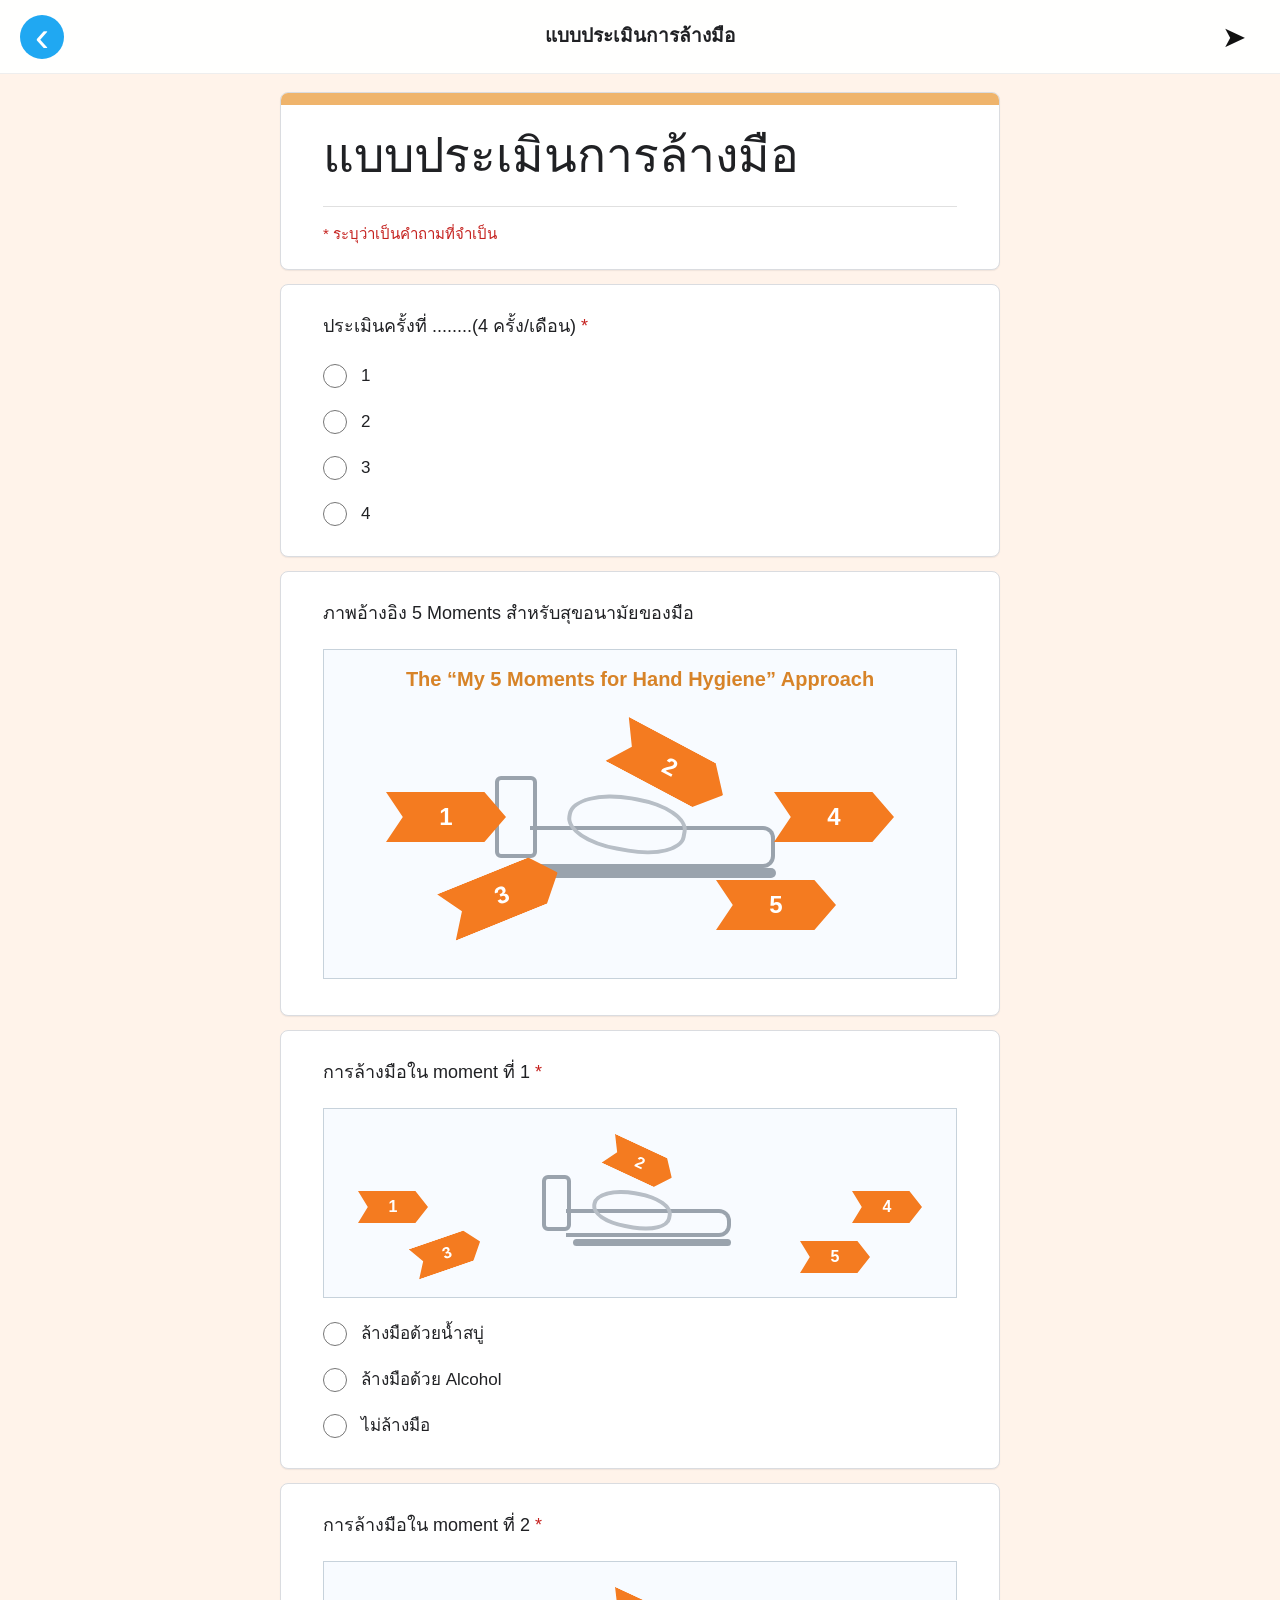
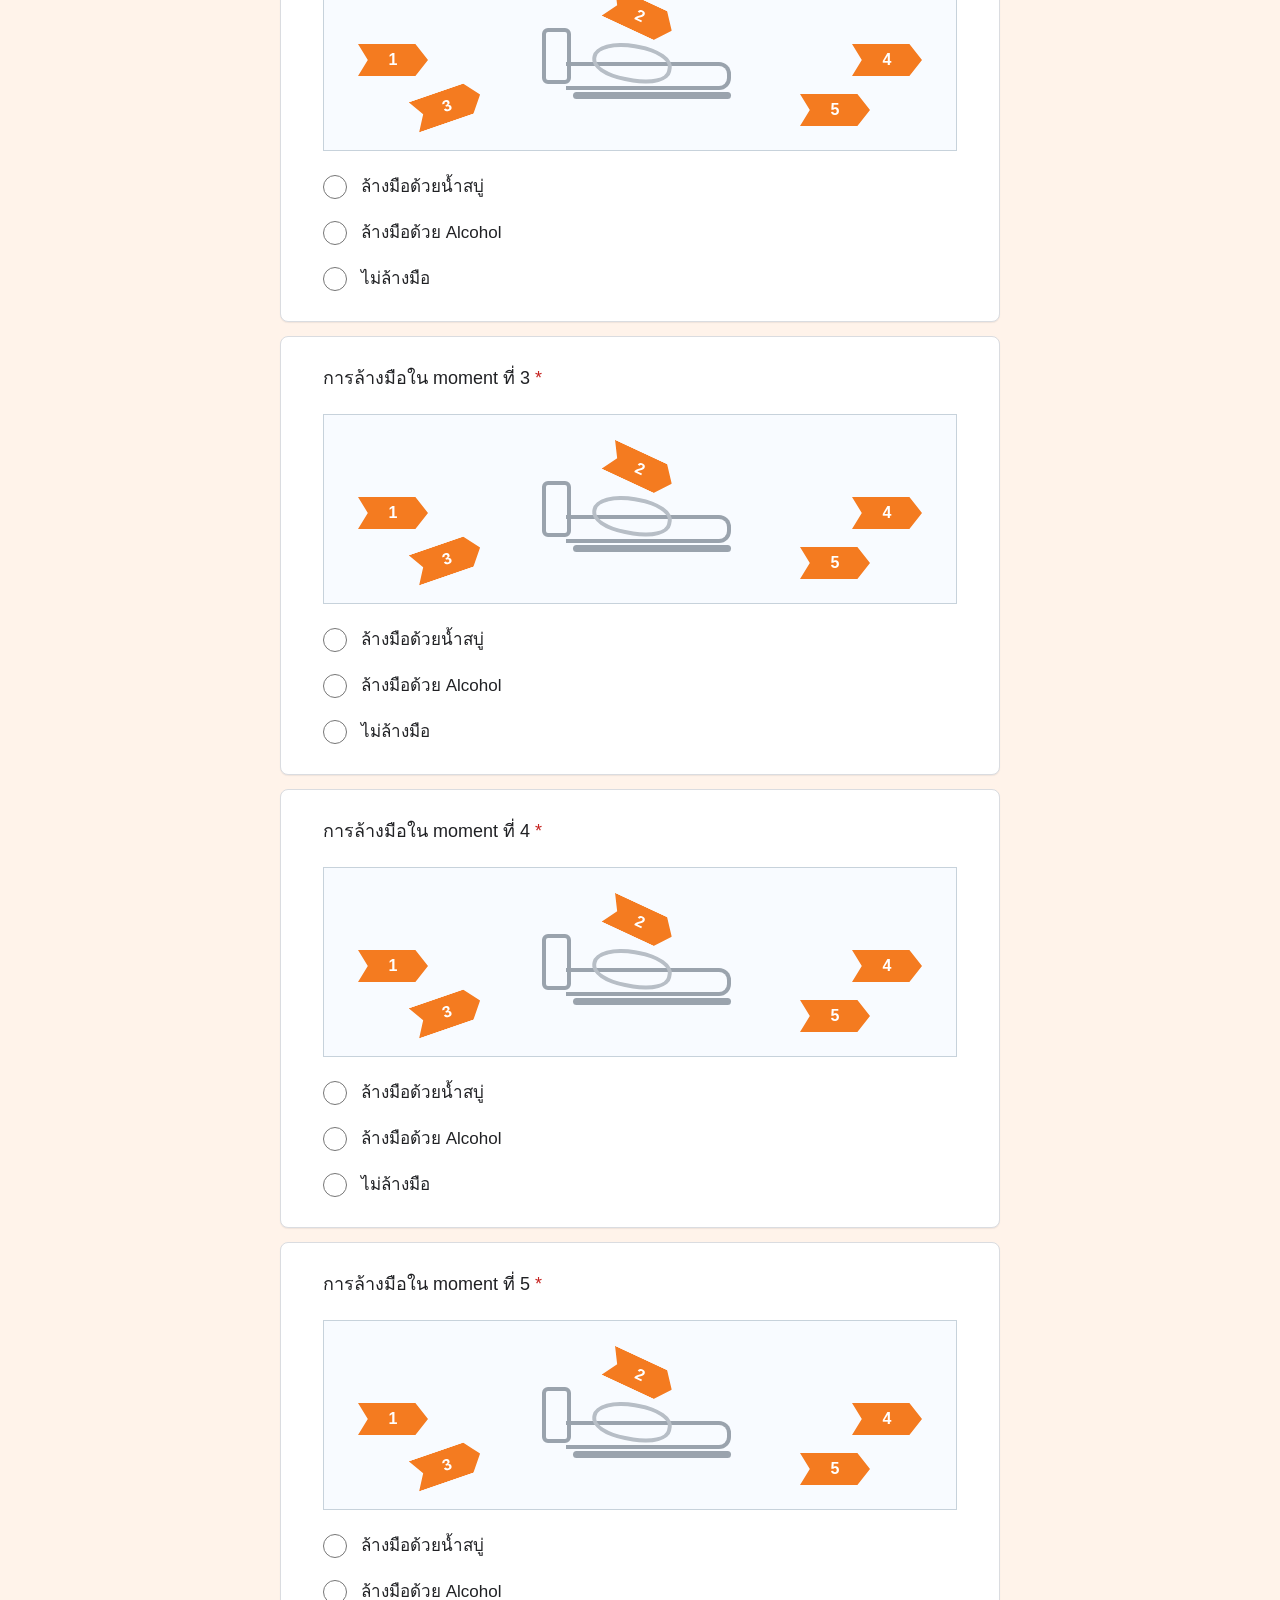
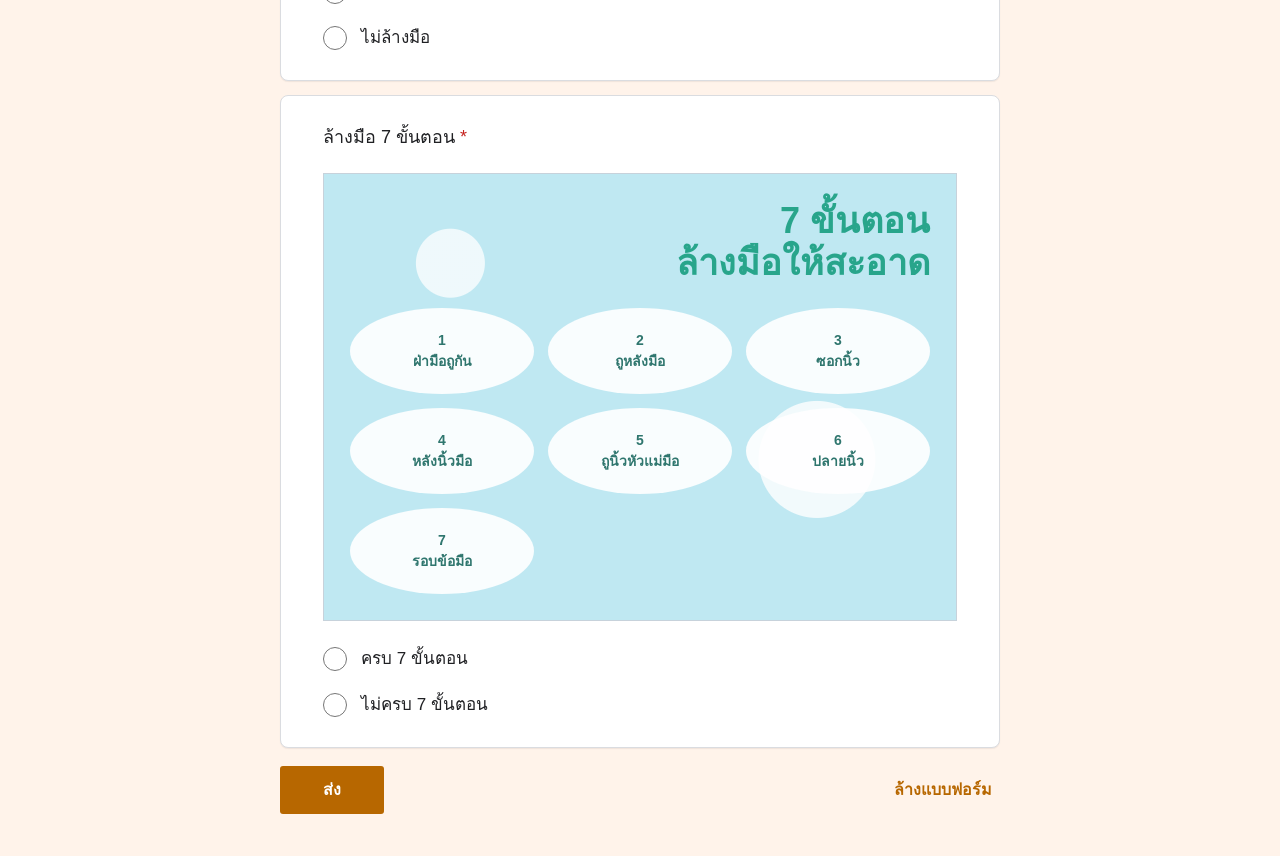
==== index.html @ fd015e69 "Add hand washing assessment sheet" ====
<!doctype html>
<html lang="th">
  <head>
    <meta charset="UTF-8" />
    <meta name="viewport" content="width=device-width, initial-scale=1.0" />
    <title>แบบประเมินการล้างมือ</title>
    <link rel="stylesheet" href="styles.css" />
  </head>
  <body>
    <main class="form-page">
      <header class="top-bar">
        <button class="icon-button" type="button" aria-label="ย้อนกลับ">
          <span aria-hidden="true">‹</span>
        </button>
        <h1>แบบประเมินการล้างมือ</h1>
        <button class="send-button" type="button" aria-label="ส่ง">
          <span aria-hidden="true">➤</span>
        </button>
      </header>

      <form class="form-shell" id="handForm" novalidate>
        <section class="form-title">
          <div class="accent"></div>
          <h2>แบบประเมินการล้างมือ</h2>
          <p class="required-note">* ระบุว่าเป็นคำถามที่จำเป็น</p>
        </section>

        <section class="question-card" data-required-group="round">
          <h3>ประเมินครั้งที่ ........(4 ครั้ง/เดือน) <span>*</span></h3>
          <div class="choice-list">
            <label><input type="radio" name="round" value="1" required /> 1</label>
            <label><input type="radio" name="round" value="2" /> 2</label>
            <label><input type="radio" name="round" value="3" /> 3</label>
            <label><input type="radio" name="round" value="4" /> 4</label>
          </div>
          <p class="error-text">กรุณาเลือกครั้งที่ประเมิน</p>
        </section>

        <section class="info-card">
          <h3>ภาพอ้างอิง 5 Moments สำหรับสุขอนามัยของมือ</h3>
          <div class="moment-graphic" role="img" aria-label="ภาพประกอบ My 5 Moments for Hand Hygiene">
            <div class="patient-bed">
              <span class="bed-head"></span>
              <span class="bed-line"></span>
              <span class="patient"></span>
              <span class="rail"></span>
            </div>
            <div class="arrow moment-one">1</div>
            <div class="arrow moment-two">2</div>
            <div class="arrow moment-three">3</div>
            <div class="arrow moment-four">4</div>
            <div class="arrow moment-five">5</div>
            <p class="graphic-title">The “My 5 Moments for Hand Hygiene” Approach</p>
          </div>
        </section>

        <div id="momentSections"></div>

        <section class="question-card" data-required-group="steps">
          <h3>ล้างมือ 7 ขั้นตอน <span>*</span></h3>
          <div class="steps-graphic" role="img" aria-label="ภาพประกอบ 7 ขั้นตอนล้างมือให้สะอาด">
            <h4>7 ขั้นตอน<br />ล้างมือให้สะอาด</h4>
            <div class="step-grid">
              <span>1<br />ฝ่ามือถูกัน</span>
              <span>2<br />ถูหลังมือ</span>
              <span>3<br />ซอกนิ้ว</span>
              <span>4<br />หลังนิ้วมือ</span>
              <span>5<br />ถูนิ้วหัวแม่มือ</span>
              <span>6<br />ปลายนิ้ว</span>
              <span>7<br />รอบข้อมือ</span>
            </div>
          </div>
          <div class="choice-list">
            <label><input type="radio" name="steps" value="ครบ 7 ขั้นตอน" required /> ครบ 7 ขั้นตอน</label>
            <label><input type="radio" name="steps" value="ไม่ครบ 7 ขั้นตอน" /> ไม่ครบ 7 ขั้นตอน</label>
          </div>
          <p class="error-text">กรุณาเลือกผลการล้างมือ 7 ขั้นตอน</p>
        </section>

        <div class="form-actions">
          <button class="submit-button" type="submit">ส่ง</button>
          <button class="reset-button" type="reset">ล้างแบบฟอร์ม</button>
        </div>

        <section class="result-card" id="resultCard" aria-live="polite"></section>
      </form>
    </main>

    <template id="momentTemplate">
      <section class="question-card moment-card">
        <h3></h3>
        <div class="mini-moment-image" aria-hidden="true">
          <div class="patient-bed small">
            <span class="bed-head"></span>
            <span class="bed-line"></span>
            <span class="patient"></span>
            <span class="rail"></span>
          </div>
          <div class="small-arrow a1">1</div>
          <div class="small-arrow a2">2</div>
          <div class="small-arrow a3">3</div>
          <div class="small-arrow a4">4</div>
          <div class="small-arrow a5">5</div>
        </div>
        <div class="choice-list"></div>
        <p class="error-text"></p>
      </section>
    </template>

    <script src="script.js"></script>
  </body>
</html>
---- styles.css ----
:root {
  --page: #fff3ea;
  --card: #ffffff;
  --line: #dadce0;
  --text: #202124;
  --muted: #6b7280;
  --accent: #efb46c;
  --danger: #c5221f;
  --primary: #b76700;
  --primary-dark: #8f4f00;
}

* {
  box-sizing: border-box;
}

html {
  min-height: 100%;
}

body {
  margin: 0;
  min-height: 100%;
  background: var(--page);
  color: var(--text);
  font-family: Arial, "Noto Sans Thai", Tahoma, sans-serif;
  line-height: 1.5;
}

button,
input {
  font: inherit;
}

.form-page {
  min-height: 100vh;
}

.top-bar {
  position: sticky;
  top: 0;
  z-index: 10;
  display: grid;
  grid-template-columns: 48px 1fr 48px;
  align-items: center;
  gap: 10px;
  min-height: 74px;
  padding: 12px 20px;
  background: rgba(255, 255, 255, 0.94);
  border-bottom: 1px solid #eeeeee;
  backdrop-filter: blur(10px);
}

.top-bar h1 {
  margin: 0;
  overflow: hidden;
  font-size: 19px;
  font-weight: 700;
  text-align: center;
  text-overflow: ellipsis;
  white-space: nowrap;
}

.icon-button,
.send-button {
  display: grid;
  place-items: center;
  width: 44px;
  height: 44px;
  border: 0;
  cursor: pointer;
}

.icon-button {
  border-radius: 999px;
  background: #20a8f2;
  color: white;
  font-size: 42px;
  line-height: 1;
}

.send-button {
  background: transparent;
  color: #111111;
  font-size: 29px;
}

.form-shell {
  width: min(100% - 32px, 720px);
  margin: 18px auto 42px;
}

.form-title,
.question-card,
.info-card,
.result-card {
  overflow: hidden;
  margin-bottom: 14px;
  border: 1px solid var(--line);
  border-radius: 8px;
  background: var(--card);
  box-shadow: 0 1px 1px rgba(60, 64, 67, 0.08);
}

.form-title {
  position: relative;
  padding: 34px 42px 24px;
}

.accent {
  position: absolute;
  top: 0;
  left: 0;
  right: 0;
  height: 12px;
  background: var(--accent);
}

.form-title h2 {
  margin: 0 0 20px;
  font-size: clamp(32px, 6vw, 48px);
  line-height: 1.22;
  font-weight: 500;
}

.required-note {
  margin: 0;
  padding-top: 16px;
  border-top: 1px solid #e0e0e0;
  color: var(--danger);
  font-size: 15px;
}

.question-card,
.info-card,
.result-card {
  padding: 28px 42px;
}

.question-card h3,
.info-card h3 {
  margin: 0 0 22px;
  font-size: 18px;
  font-weight: 500;
}

.question-card h3 span {
  color: var(--danger);
}

.choice-list {
  display: grid;
  gap: 18px;
}

.choice-list label {
  display: flex;
  align-items: center;
  gap: 14px;
  min-height: 28px;
  cursor: pointer;
  font-size: 17px;
}

.choice-list input[type="radio"] {
  width: 24px;
  height: 24px;
  margin: 0;
  accent-color: var(--primary);
}

.error-text {
  display: none;
  margin: 18px 0 0;
  color: var(--danger);
  font-size: 14px;
}

.question-card.invalid {
  border-color: #e58d89;
}

.question-card.invalid .error-text {
  display: block;
}

.moment-graphic,
.mini-moment-image,
.steps-graphic {
  position: relative;
  overflow: hidden;
  border: 1px solid #c7d2db;
  background: #f8fbff;
}

.moment-graphic {
  height: 330px;
  margin-bottom: 8px;
}

.graphic-title {
  position: absolute;
  top: 14px;
  left: 22px;
  right: 22px;
  margin: 0;
  color: #d78328;
  font-size: 20px;
  font-weight: 700;
  text-align: center;
}

.patient-bed {
  position: absolute;
  left: 50%;
  top: 54%;
  width: 330px;
  height: 150px;
  transform: translate(-50%, -50%);
}

.patient-bed.small {
  width: 220px;
  height: 100px;
}

.bed-head,
.bed-line,
.patient,
.rail {
  position: absolute;
  display: block;
}

.bed-head {
  left: 20px;
  top: 24px;
  width: 42px;
  height: 82px;
  border: 4px solid #9aa3ad;
  border-radius: 6px;
}

.bed-line {
  left: 55px;
  top: 74px;
  width: 245px;
  height: 42px;
  border: 4px solid #9aa3ad;
  border-left: 0;
  border-radius: 0 12px 12px 0;
}

.patient {
  left: 92px;
  top: 44px;
  width: 120px;
  height: 56px;
  border: 4px solid #b7bec6;
  border-radius: 50% 45% 45% 45%;
  transform: rotate(10deg);
}

.rail {
  left: 65px;
  top: 116px;
  width: 236px;
  height: 10px;
  border-radius: 999px;
  background: #9aa3ad;
}

.patient-bed.small .bed-head {
  left: 12px;
  top: 14px;
  width: 29px;
  height: 56px;
}

.patient-bed.small .bed-line {
  left: 36px;
  top: 48px;
  width: 165px;
  height: 28px;
}

.patient-bed.small .patient {
  left: 62px;
  top: 30px;
  width: 80px;
  height: 38px;
}

.patient-bed.small .rail {
  left: 43px;
  top: 78px;
  width: 158px;
  height: 7px;
}

.arrow,
.small-arrow {
  position: absolute;
  display: grid;
  place-items: center;
  background: #f47b20;
  color: white;
  font-weight: 700;
  clip-path: polygon(0 0, 82% 0, 100% 50%, 82% 100%, 0 100%, 14% 50%);
}

.arrow {
  width: 120px;
  height: 50px;
  font-size: 24px;
}

.moment-one {
  left: 62px;
  top: 142px;
}

.moment-two {
  left: 286px;
  top: 92px;
  transform: rotate(28deg);
}

.moment-three {
  left: 118px;
  top: 220px;
  transform: rotate(-22deg);
}

.moment-four {
  right: 62px;
  top: 142px;
}

.moment-five {
  right: 120px;
  top: 230px;
}

.mini-moment-image {
  height: 190px;
  margin-bottom: 22px;
}

.small-arrow {
  width: 70px;
  height: 32px;
  font-size: 16px;
}

.a1 {
  left: 34px;
  top: 82px;
}

.a2 {
  left: 50%;
  top: 38px;
  transform: translateX(-50%) rotate(25deg);
}

.a3 {
  left: 88px;
  bottom: 28px;
  transform: rotate(-19deg);
}

.a4 {
  right: 34px;
  top: 82px;
}

.a5 {
  right: 86px;
  bottom: 24px;
}

.steps-graphic {
  min-height: 410px;
  margin-bottom: 24px;
  padding: 26px;
  background:
    radial-gradient(circle at 20% 20%, rgba(255, 255, 255, 0.75) 0 34px, transparent 35px),
    radial-gradient(circle at 78% 64%, rgba(255, 255, 255, 0.8) 0 58px, transparent 59px),
    #bfe8f2;
}

.steps-graphic h4 {
  margin: 0 0 24px;
  color: #28a58b;
  font-size: 36px;
  line-height: 1.16;
  text-align: right;
}

.step-grid {
  display: grid;
  grid-template-columns: repeat(3, 1fr);
  gap: 14px;
}

.step-grid span {
  display: grid;
  place-items: center;
  min-height: 86px;
  padding: 10px;
  border-radius: 50%;
  background: rgba(255, 255, 255, 0.9);
  color: #2f766e;
  font-size: 14px;
  font-weight: 700;
  text-align: center;
}

.form-actions {
  display: flex;
  align-items: center;
  justify-content: space-between;
  gap: 18px;
  margin: 18px 0 20px;
}

.submit-button,
.reset-button {
  min-height: 48px;
  border: 0;
  border-radius: 3px;
  cursor: pointer;
  font-weight: 700;
}

.submit-button {
  min-width: 104px;
  padding: 0 28px;
  background: var(--primary);
  color: white;
}

.submit-button:hover {
  background: var(--primary-dark);
}

.reset-button {
  padding: 0 8px;
  background: transparent;
  color: var(--primary);
}

.result-card {
  display: none;
  border-color: #9ad0b8;
  background: #f2fbf6;
}

.result-card.show {
  display: block;
}

.result-card h3 {
  margin: 0 0 8px;
  font-size: 20px;
}

.result-card p {
  margin: 6px 0;
}

@media (max-width: 640px) {
  .top-bar {
    min-height: 70px;
    padding: 12px 14px;
  }

  .top-bar h1 {
    font-size: 17px;
  }

  .form-shell {
    width: calc(100% - 24px);
    margin-top: 14px;
  }

  .form-title,
  .question-card,
  .info-card,
  .result-card {
    padding: 24px 28px;
  }

  .form-title h2 {
    font-size: 34px;
  }

  .moment-graphic {
    height: 240px;
  }

  .graphic-title {
    font-size: 15px;
  }

  .patient-bed {
    width: 230px;
    height: 110px;
  }

  .bed-head {
    width: 30px;
    height: 58px;
  }

  .bed-line {
    left: 42px;
    top: 58px;
    width: 174px;
    height: 30px;
  }

  .patient {
    left: 70px;
    top: 38px;
    width: 86px;
    height: 40px;
  }

  .rail {
    left: 48px;
    top: 90px;
    width: 168px;
  }

  .arrow {
    width: 72px;
    height: 34px;
    font-size: 16px;
  }

  .moment-one {
    left: 18px;
    top: 106px;
  }

  .moment-two {
    left: 136px;
    top: 68px;
  }

  .moment-three {
    left: 58px;
    top: 164px;
  }

  .moment-four {
    right: 18px;
    top: 106px;
  }

  .moment-five {
    right: 56px;
    top: 170px;
  }

  .steps-graphic {
    min-height: 340px;
    padding: 20px;
  }

  .steps-graphic h4 {
    font-size: 30px;
  }

  .step-grid {
    grid-template-columns: repeat(2, 1fr);
  }
}
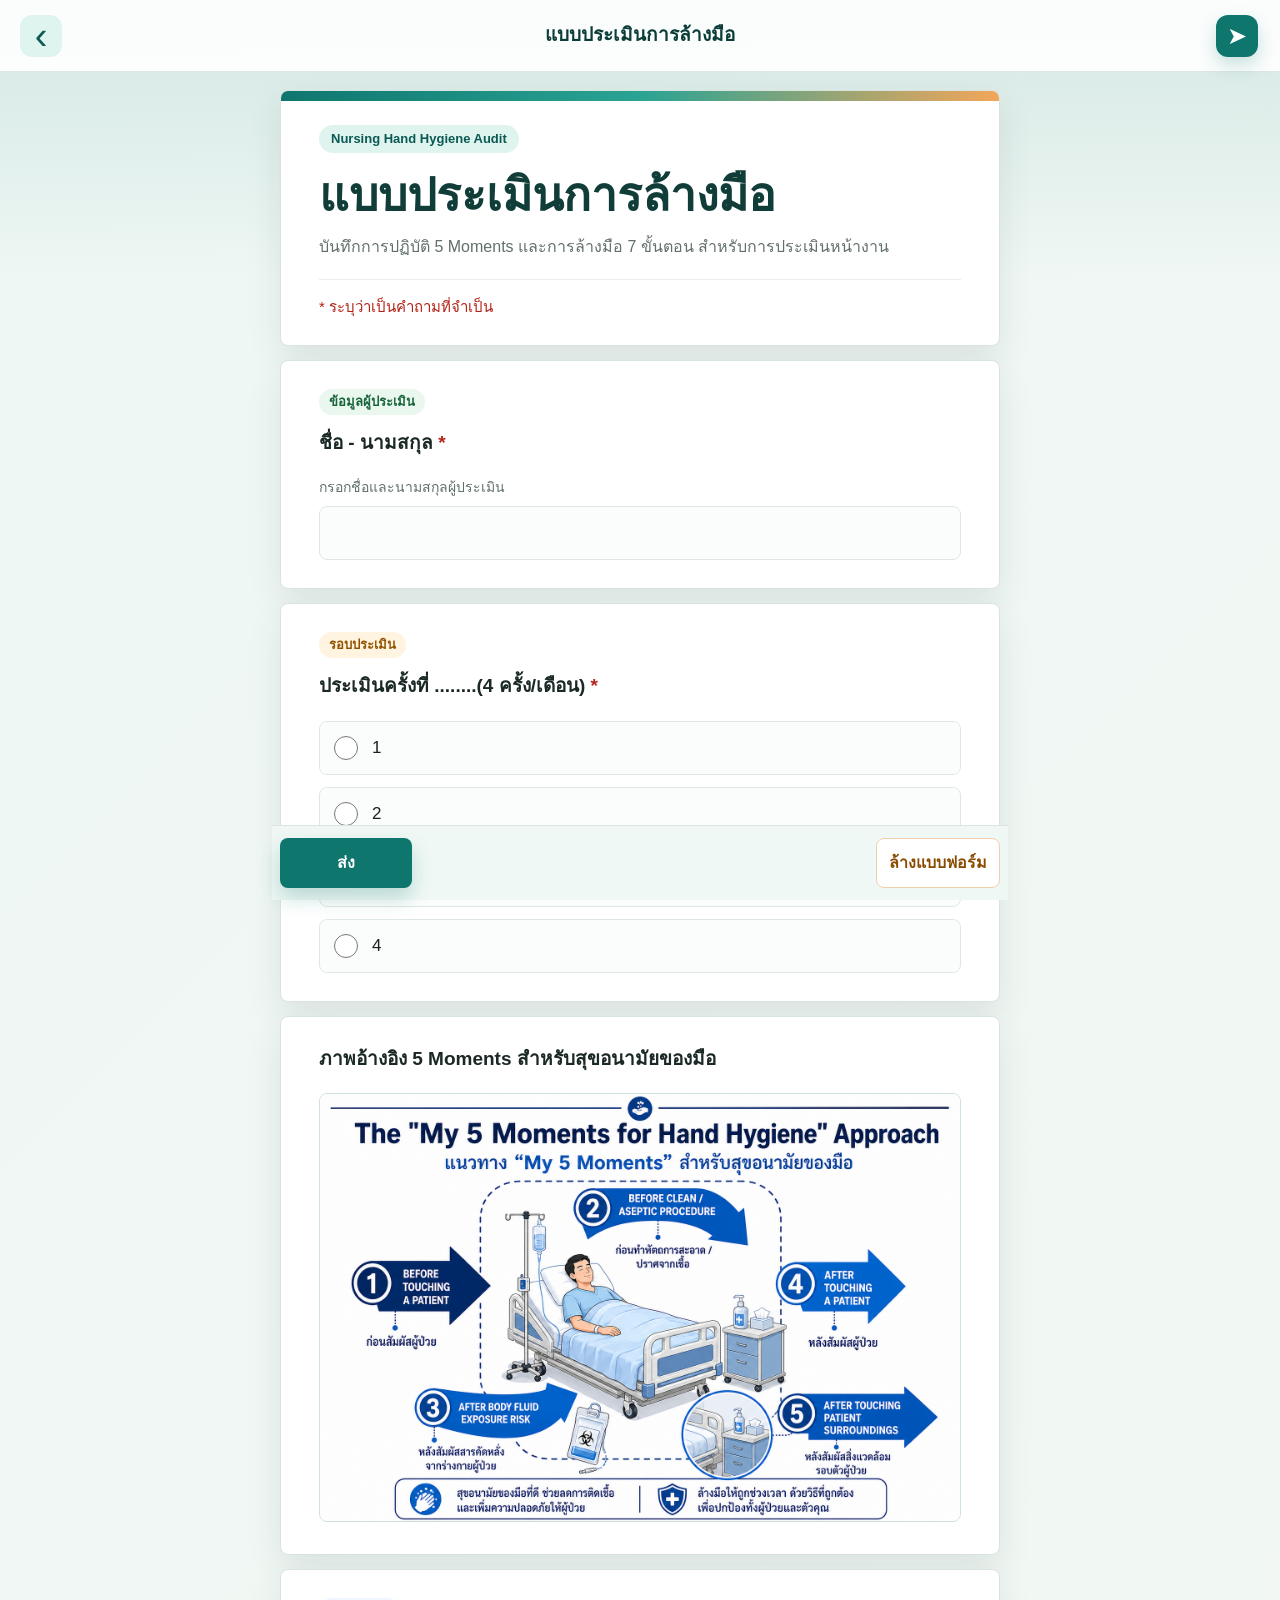
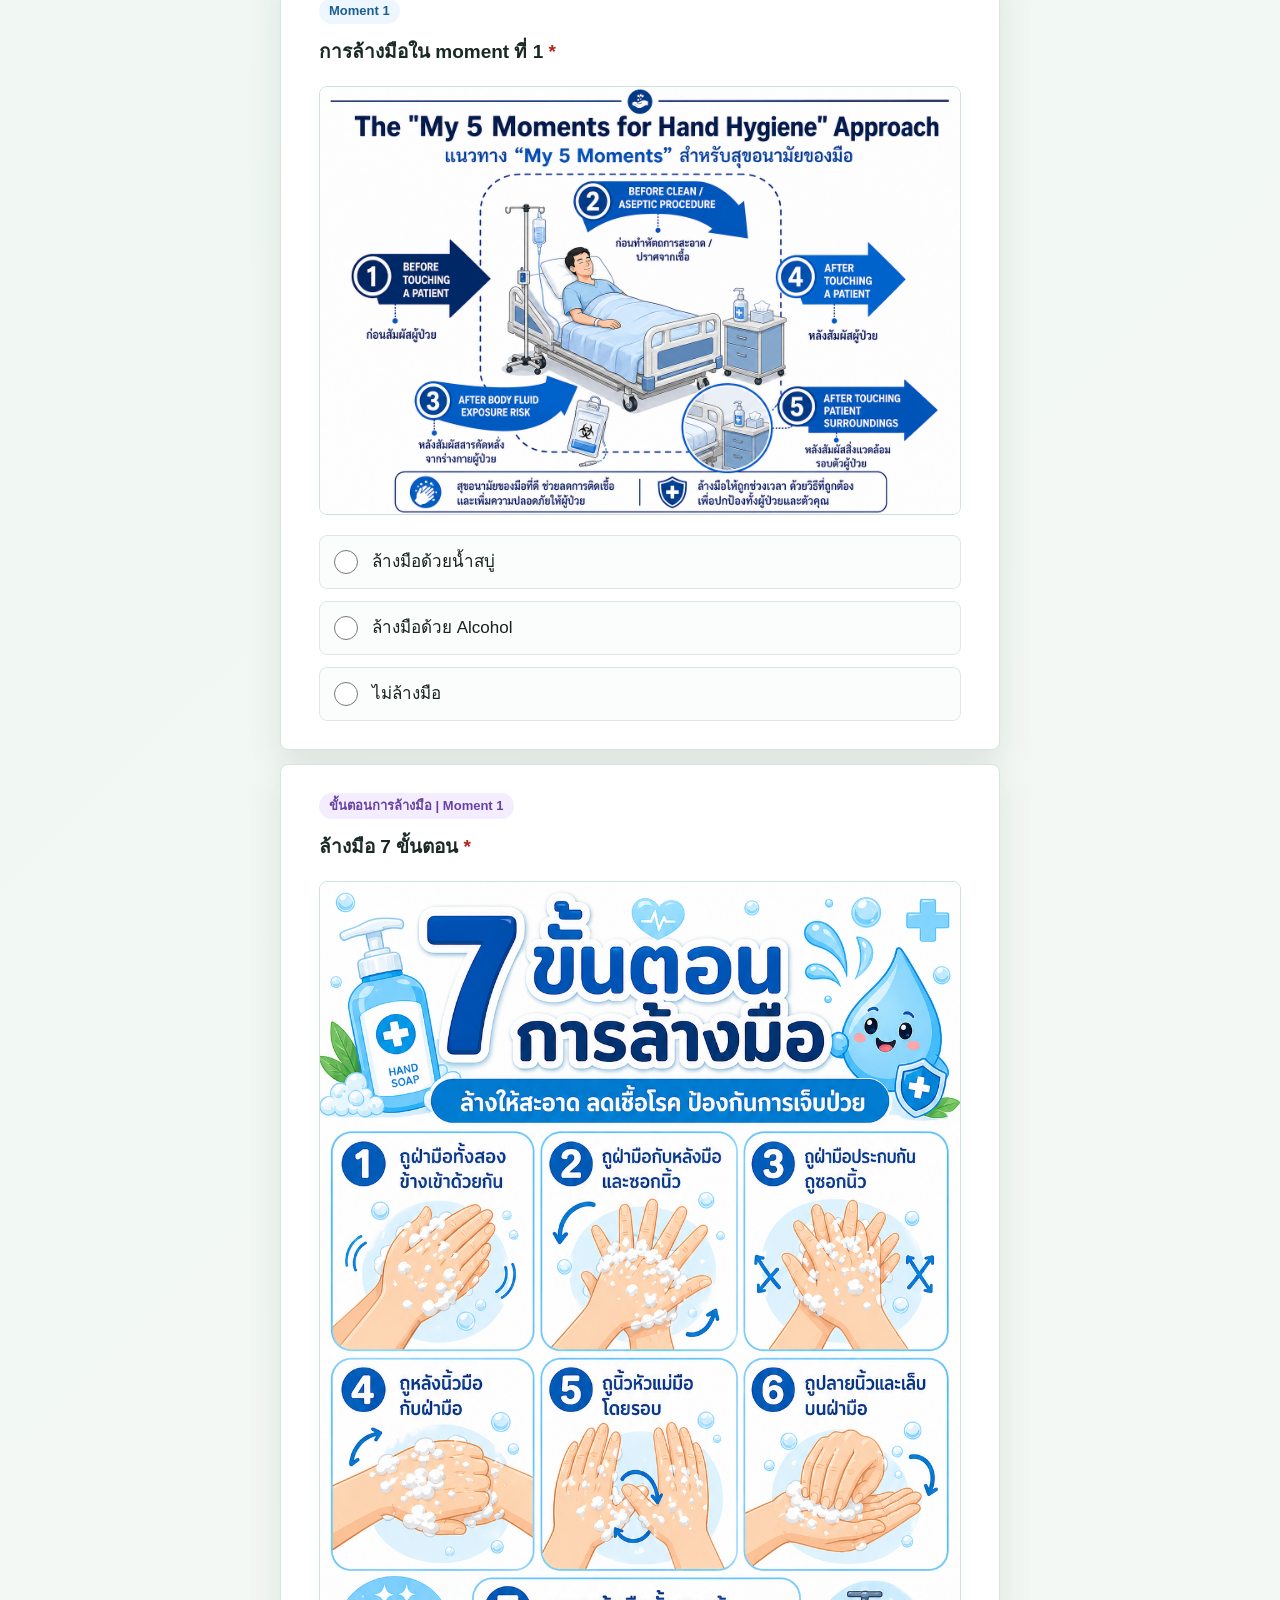
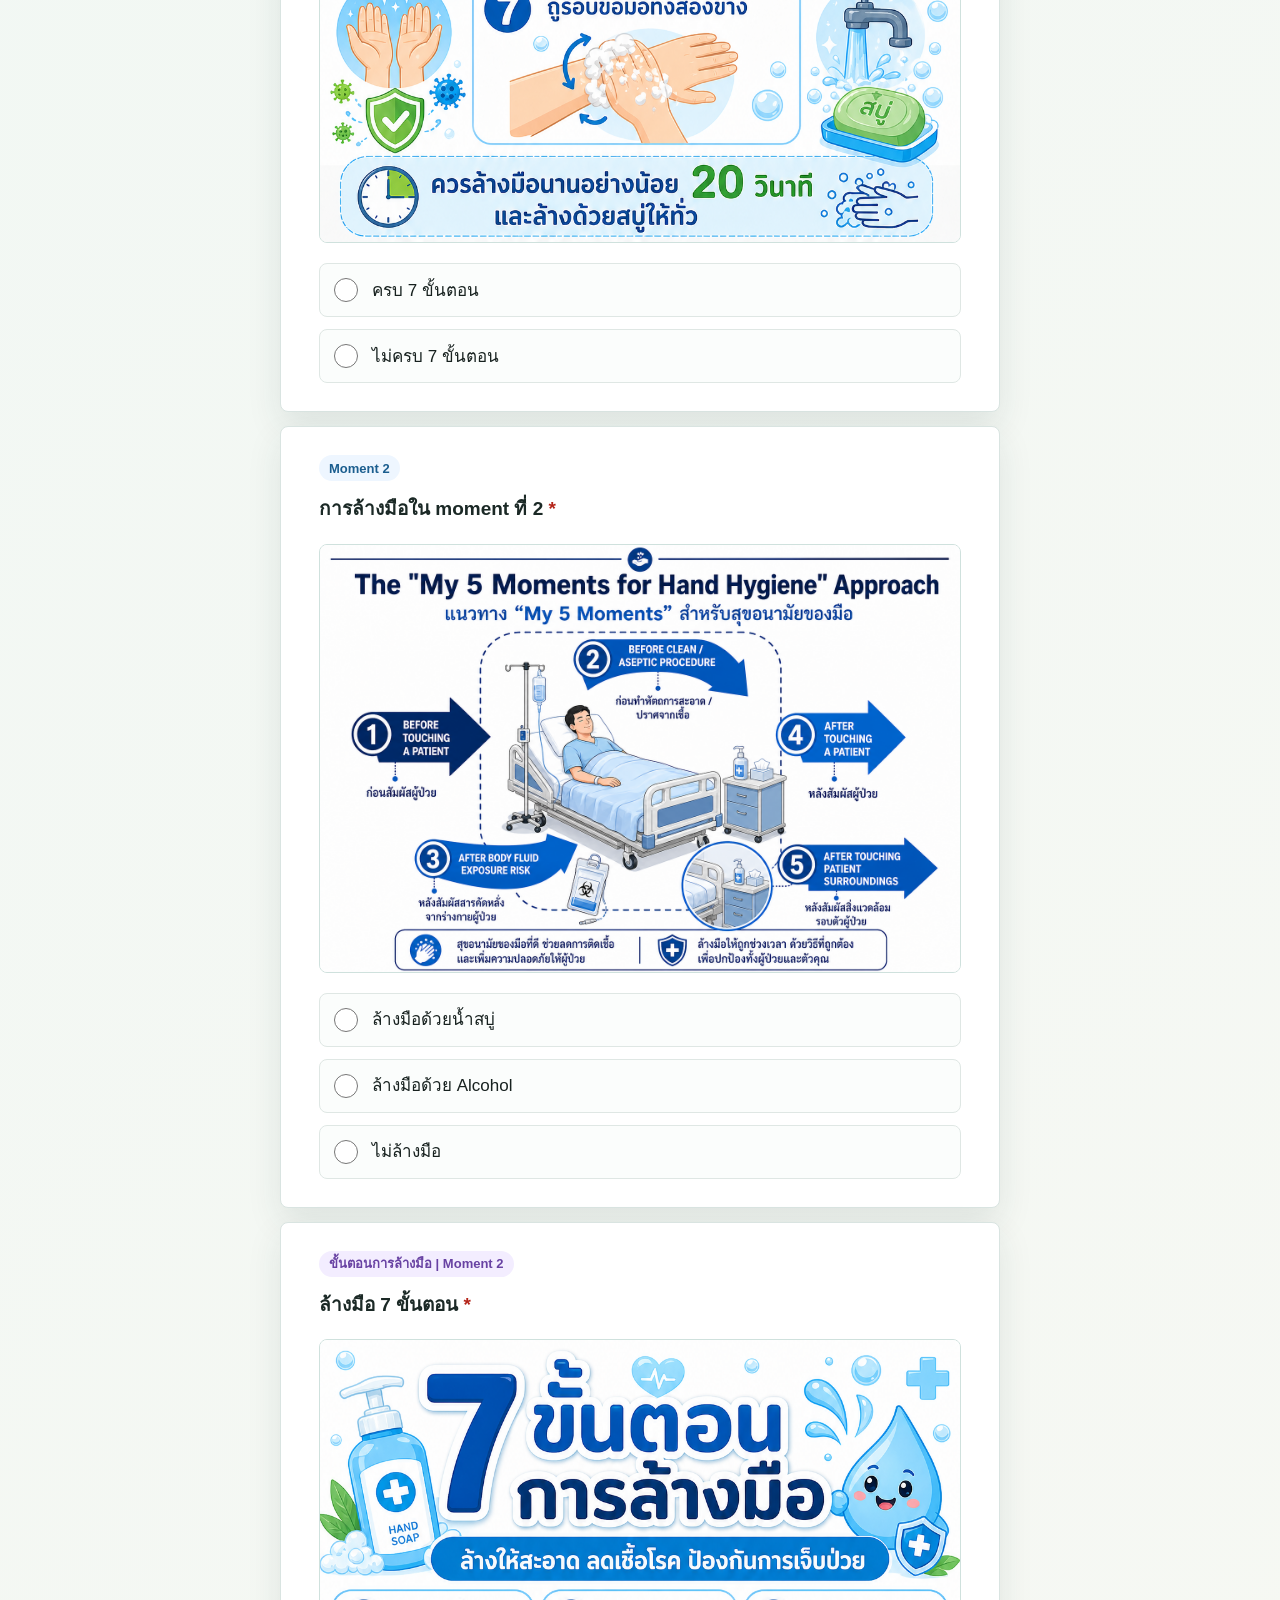
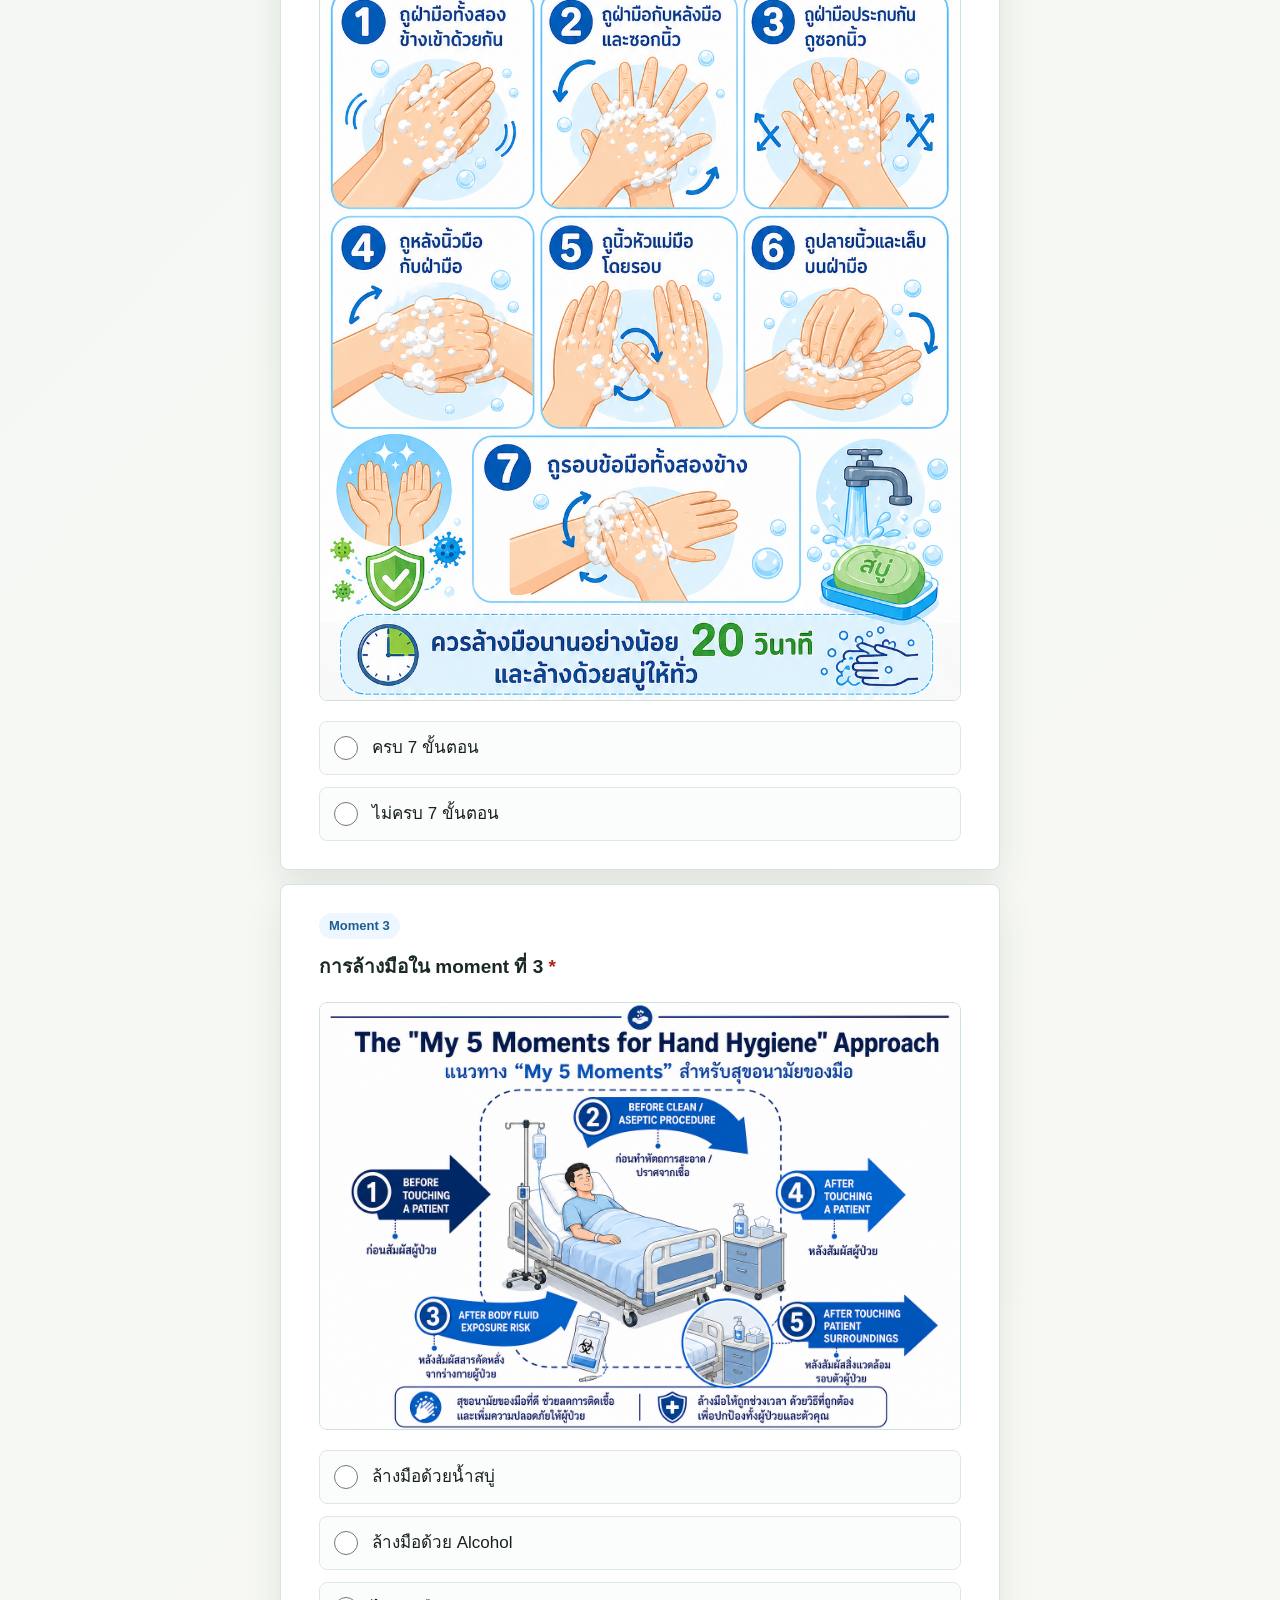
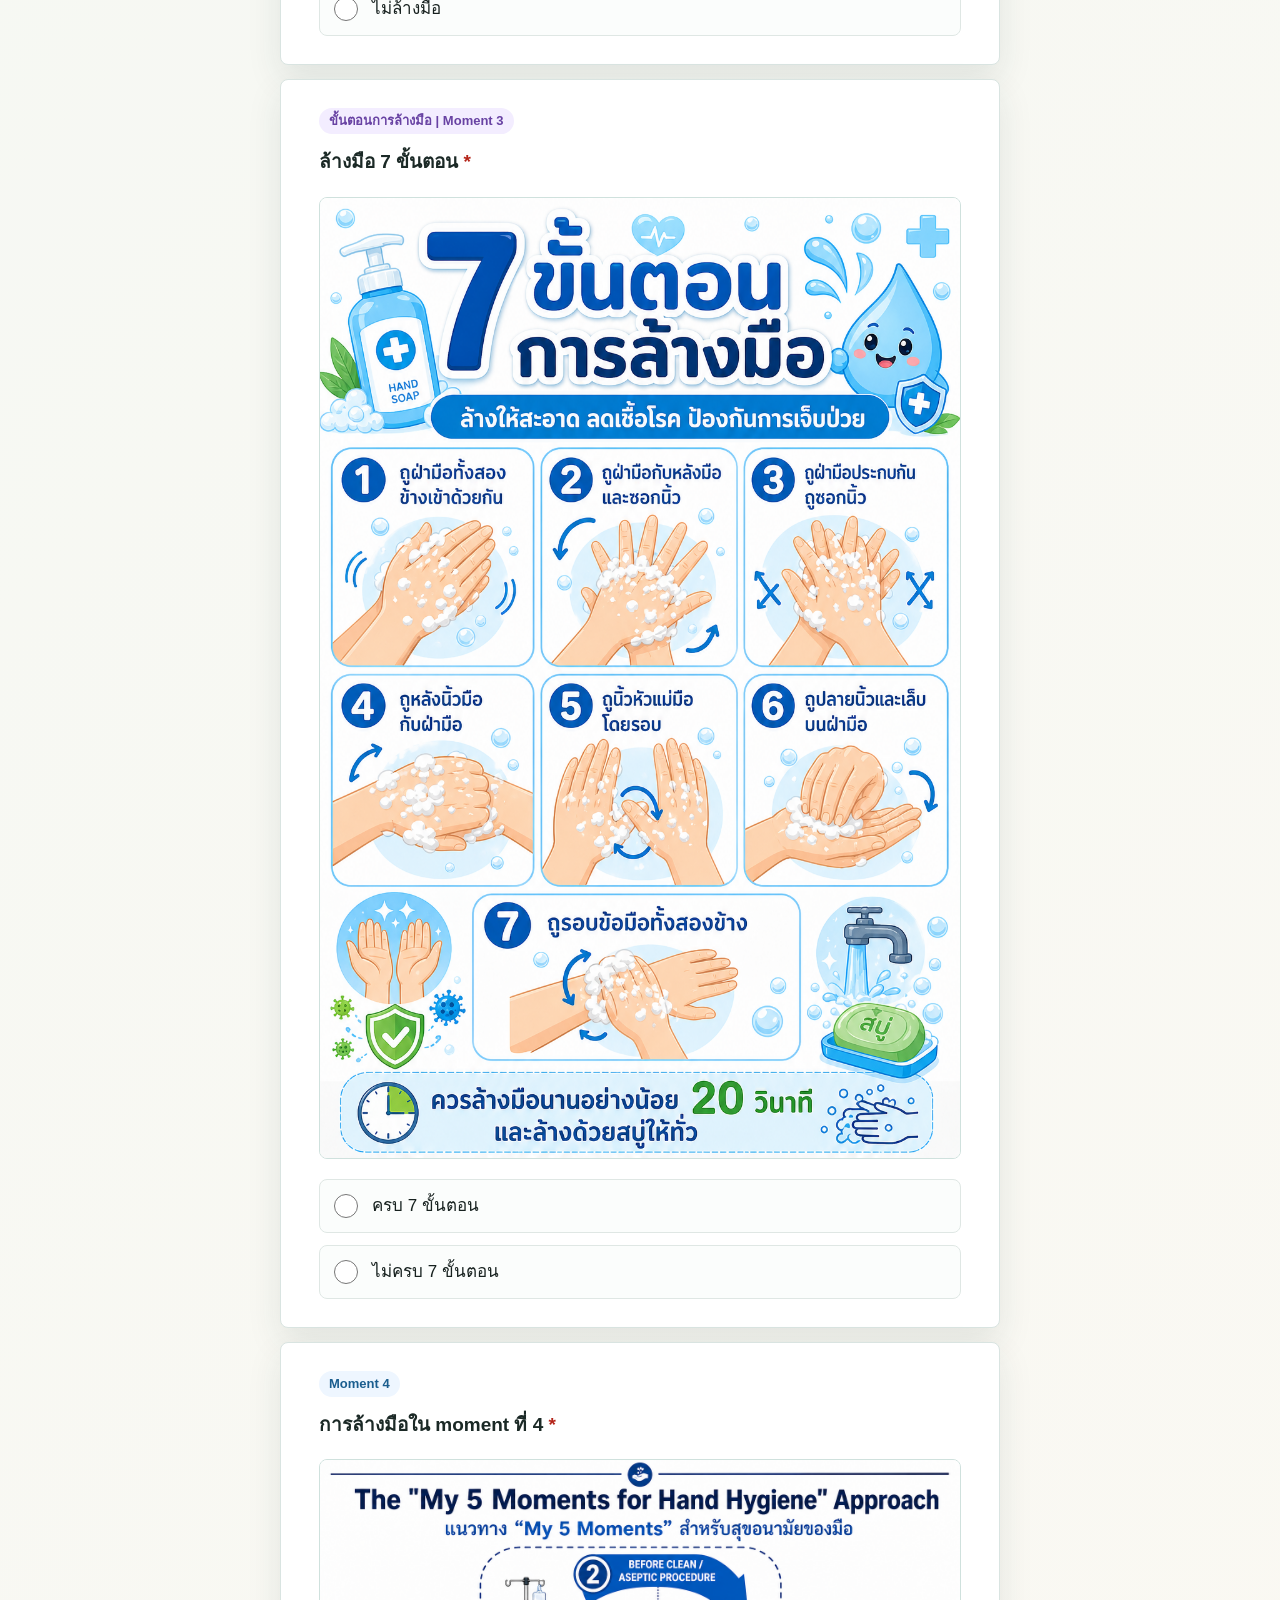
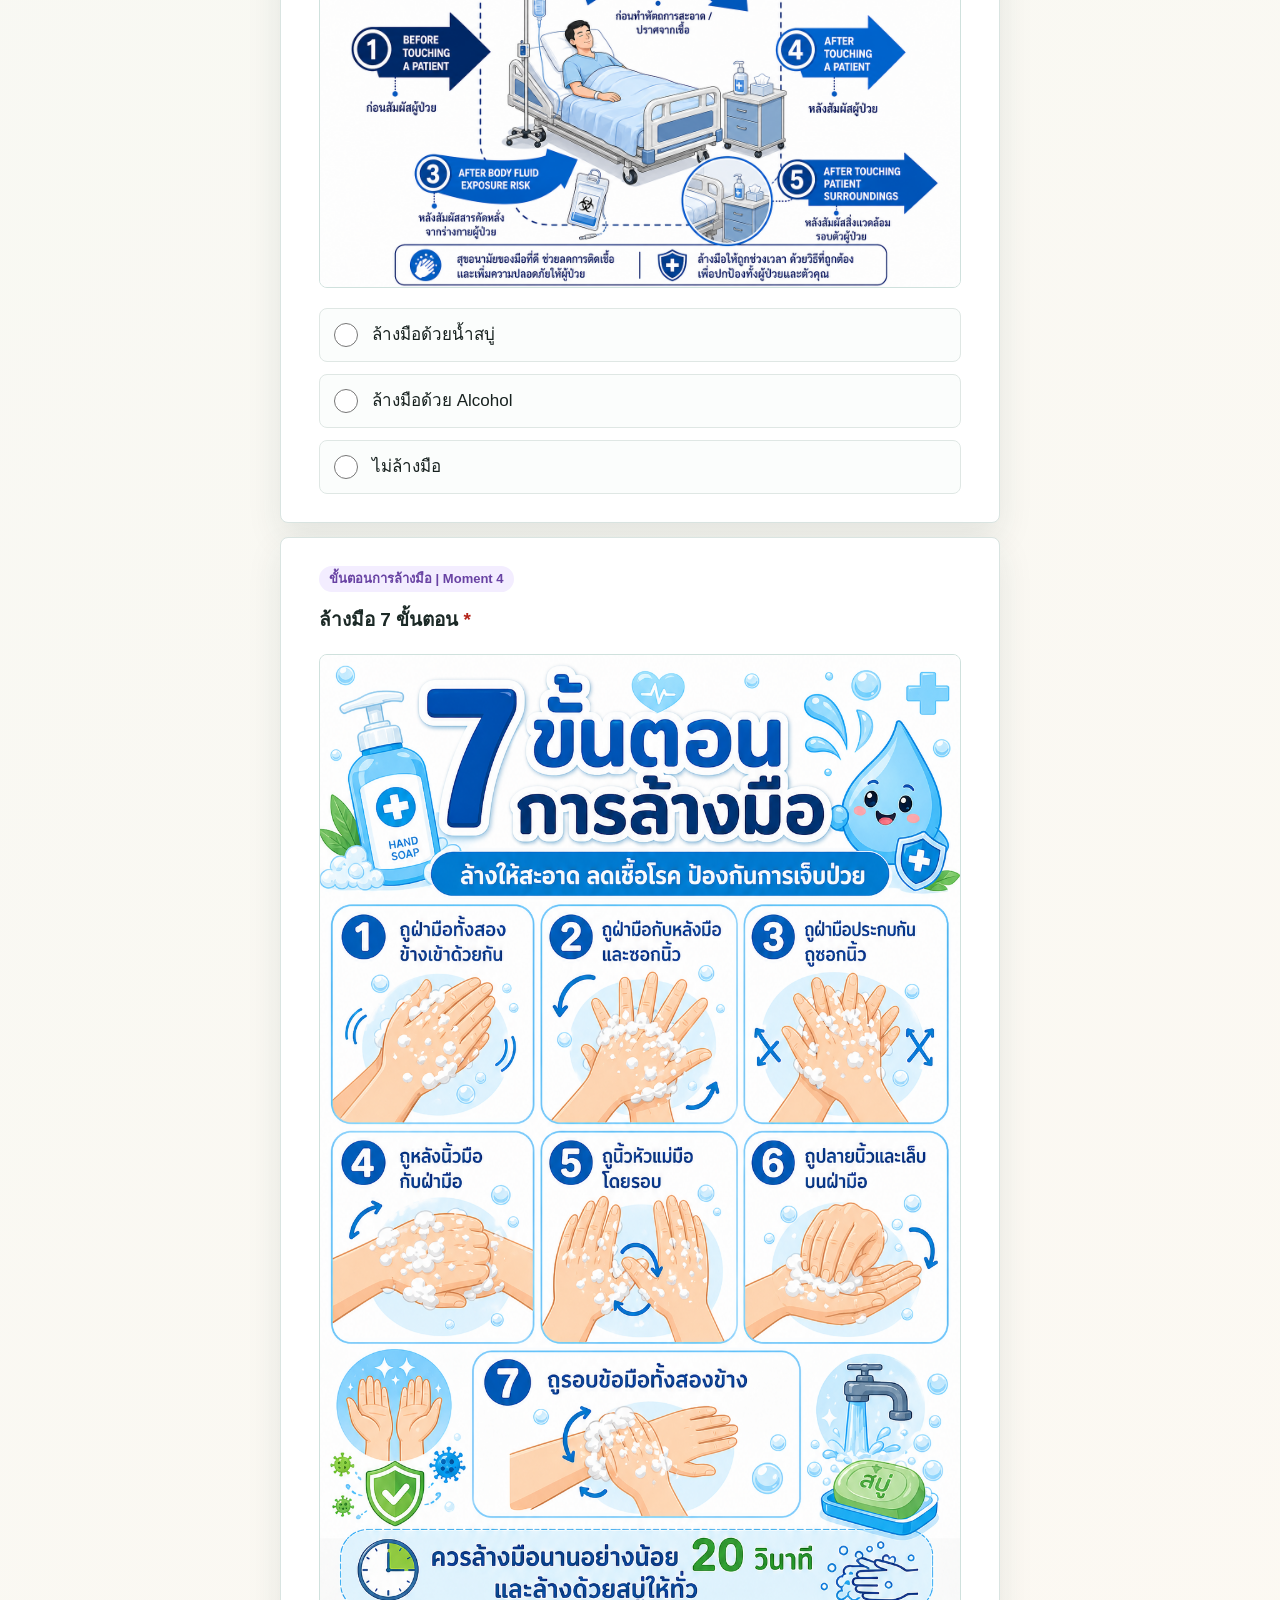
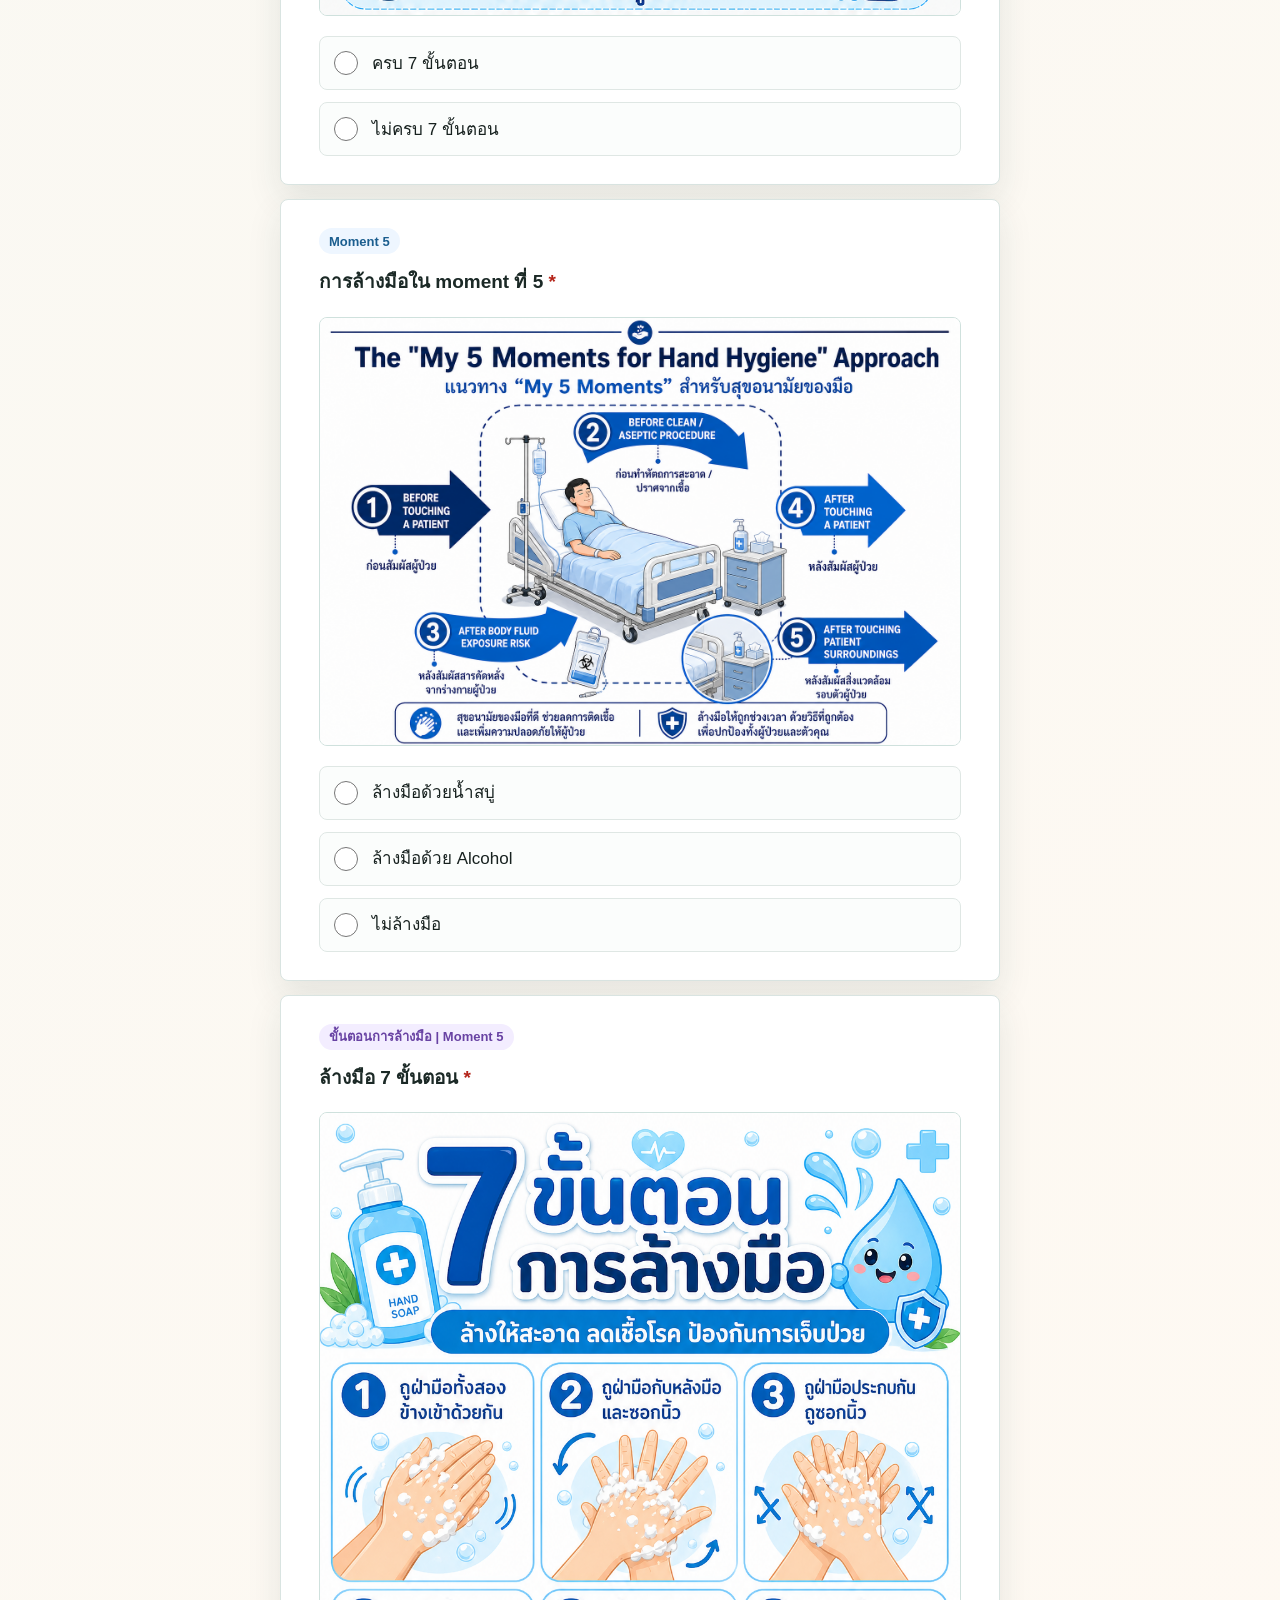
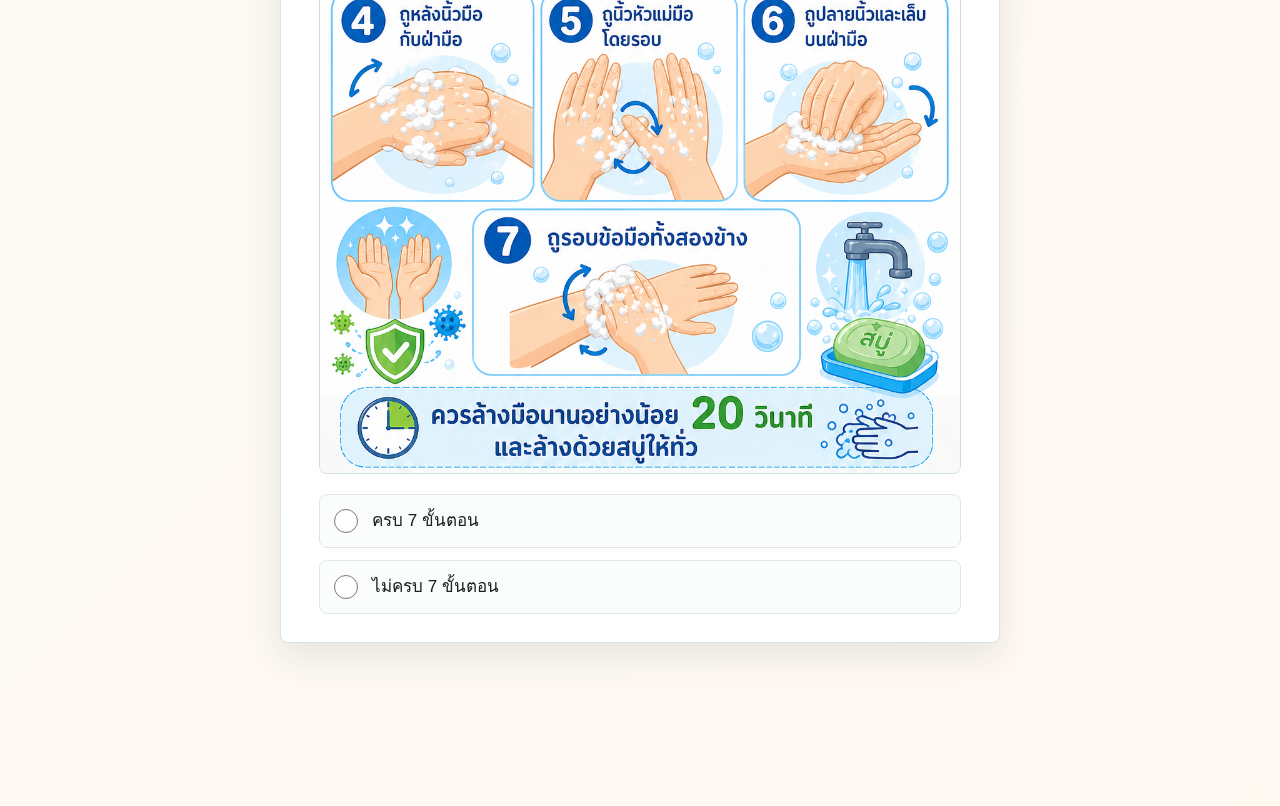
==== commit 39871424: "Update hand washing assessment form" ====
--- a/index.html
+++ b/index.html
@@ -13,7 +13,7 @@
           <span aria-hidden="true">‹</span>
         </button>
         <h1>แบบประเมินการล้างมือ</h1>
-        <button class="send-button" type="button" aria-label="ส่ง">
+        <button class="send-button" type="submit" form="handForm" aria-label="ส่ง">
           <span aria-hidden="true">➤</span>
         </button>
       </header>
@@ -21,11 +21,22 @@
       <form class="form-shell" id="handForm" novalidate>
         <section class="form-title">
           <div class="accent"></div>
+          <p class="eyebrow">Nursing Hand Hygiene Audit</p>
           <h2>แบบประเมินการล้างมือ</h2>
+          <p class="form-subtitle">บันทึกการปฏิบัติ 5 Moments และการล้างมือ 7 ขั้นตอน สำหรับการประเมินหน้างาน</p>
           <p class="required-note">* ระบุว่าเป็นคำถามที่จำเป็น</p>
         </section>
 
-        <section class="question-card" data-required-group="round">
+        <section class="question-card name-card" data-required-text="fullName">
+          <h3>ชื่อ - นามสกุล <span>*</span></h3>
+          <label class="text-field">
+            <span>กรอกชื่อและนามสกุลผู้ประเมิน</span>
+            <input id="fullName" name="fullName" type="text" autocomplete="name" required />
+          </label>
+          <p class="error-text">กรุณากรอกชื่อ - นามสกุล</p>
+        </section>
+
+        <section class="question-card round-card" data-required-group="round">
           <h3>ประเมินครั้งที่ ........(4 ครั้ง/เดือน) <span>*</span></h3>
           <div class="choice-list">
             <label><input type="radio" name="round" value="1" required /> 1</label>
@@ -39,43 +50,11 @@
         <section class="info-card">
           <h3>ภาพอ้างอิง 5 Moments สำหรับสุขอนามัยของมือ</h3>
           <div class="moment-graphic" role="img" aria-label="ภาพประกอบ My 5 Moments for Hand Hygiene">
-            <div class="patient-bed">
-              <span class="bed-head"></span>
-              <span class="bed-line"></span>
-              <span class="patient"></span>
-              <span class="rail"></span>
-            </div>
-            <div class="arrow moment-one">1</div>
-            <div class="arrow moment-two">2</div>
-            <div class="arrow moment-three">3</div>
-            <div class="arrow moment-four">4</div>
-            <div class="arrow moment-five">5</div>
-            <p class="graphic-title">The “My 5 Moments for Hand Hygiene” Approach</p>
+            <img src="five-moments-hand-hygiene.png" alt="My 5 Moments สำหรับสุขอนามัยของมือ" />
           </div>
         </section>
 
         <div id="momentSections"></div>
-
-        <section class="question-card" data-required-group="steps">
-          <h3>ล้างมือ 7 ขั้นตอน <span>*</span></h3>
-          <div class="steps-graphic" role="img" aria-label="ภาพประกอบ 7 ขั้นตอนล้างมือให้สะอาด">
-            <h4>7 ขั้นตอน<br />ล้างมือให้สะอาด</h4>
-            <div class="step-grid">
-              <span>1<br />ฝ่ามือถูกัน</span>
-              <span>2<br />ถูหลังมือ</span>
-              <span>3<br />ซอกนิ้ว</span>
-              <span>4<br />หลังนิ้วมือ</span>
-              <span>5<br />ถูนิ้วหัวแม่มือ</span>
-              <span>6<br />ปลายนิ้ว</span>
-              <span>7<br />รอบข้อมือ</span>
-            </div>
-          </div>
-          <div class="choice-list">
-            <label><input type="radio" name="steps" value="ครบ 7 ขั้นตอน" required /> ครบ 7 ขั้นตอน</label>
-            <label><input type="radio" name="steps" value="ไม่ครบ 7 ขั้นตอน" /> ไม่ครบ 7 ขั้นตอน</label>
-          </div>
-          <p class="error-text">กรุณาเลือกผลการล้างมือ 7 ขั้นตอน</p>
-        </section>
 
         <div class="form-actions">
           <button class="submit-button" type="submit">ส่ง</button>
@@ -90,17 +69,18 @@
       <section class="question-card moment-card">
         <h3></h3>
         <div class="mini-moment-image" aria-hidden="true">
-          <div class="patient-bed small">
-            <span class="bed-head"></span>
-            <span class="bed-line"></span>
-            <span class="patient"></span>
-            <span class="rail"></span>
-          </div>
-          <div class="small-arrow a1">1</div>
-          <div class="small-arrow a2">2</div>
-          <div class="small-arrow a3">3</div>
-          <div class="small-arrow a4">4</div>
-          <div class="small-arrow a5">5</div>
+          <img src="five-moments-hand-hygiene.png" alt="" />
+        </div>
+        <div class="choice-list"></div>
+        <p class="error-text"></p>
+      </section>
+    </template>
+
+    <template id="stepsTemplate">
+      <section class="question-card steps-card">
+        <h3></h3>
+        <div class="steps-graphic" role="img" aria-label="ภาพประกอบ 7 ขั้นตอนล้างมือให้สะอาด">
+          <img src="seven-steps-handwash.png" alt="7 ขั้นตอนการล้างมือ" />
         </div>
         <div class="choice-list"></div>
         <p class="error-text"></p>
--- a/styles.css
+++ b/styles.css
@@ -1,13 +1,17 @@
 :root {
-  --page: #fff3ea;
+  --page: #eef7f4;
+  --page-soft: #fff9f2;
   --card: #ffffff;
-  --line: #dadce0;
-  --text: #202124;
-  --muted: #6b7280;
-  --accent: #efb46c;
-  --danger: #c5221f;
-  --primary: #b76700;
-  --primary-dark: #8f4f00;
+  --line: #d9e4e1;
+  --text: #17211f;
+  --muted: #62706c;
+  --primary: #0f766e;
+  --primary-dark: #0a5953;
+  --primary-soft: #dff4ef;
+  --accent: #f2a65a;
+  --danger: #b42318;
+  --danger-soft: #fff1ef;
+  --shadow: 0 14px 34px rgba(28, 61, 55, 0.1);
 }
 
 * {
@@ -16,12 +20,15 @@
 
 html {
   min-height: 100%;
+  scroll-behavior: smooth;
 }
 
 body {
   margin: 0;
   min-height: 100%;
-  background: var(--page);
+  background:
+    linear-gradient(180deg, rgba(15, 118, 110, 0.12), transparent 280px),
+    linear-gradient(135deg, var(--page), var(--page-soft));
   color: var(--text);
   font-family: Arial, "Noto Sans Thai", Tahoma, sans-serif;
   line-height: 1.5;
@@ -34,6 +41,7 @@
 
 .form-page {
   min-height: 100vh;
+  padding-bottom: 28px;
 }
 
 .top-bar {
@@ -41,19 +49,20 @@
   top: 0;
   z-index: 10;
   display: grid;
-  grid-template-columns: 48px 1fr 48px;
+  grid-template-columns: 44px 1fr 44px;
   align-items: center;
   gap: 10px;
-  min-height: 74px;
+  min-height: 72px;
   padding: 12px 20px;
-  background: rgba(255, 255, 255, 0.94);
-  border-bottom: 1px solid #eeeeee;
-  backdrop-filter: blur(10px);
+  border-bottom: 1px solid rgba(217, 228, 225, 0.9);
+  background: rgba(255, 255, 255, 0.9);
+  backdrop-filter: blur(14px);
 }
 
 .top-bar h1 {
   margin: 0;
   overflow: hidden;
+  color: #0b3d39;
   font-size: 19px;
   font-weight: 700;
   text-align: center;
@@ -65,24 +74,25 @@
 .send-button {
   display: grid;
   place-items: center;
-  width: 44px;
-  height: 44px;
+  width: 42px;
+  height: 42px;
   border: 0;
+  border-radius: 12px;
   cursor: pointer;
 }
 
 .icon-button {
-  border-radius: 999px;
-  background: #20a8f2;
+  background: var(--primary-soft);
+  color: var(--primary-dark);
+  font-size: 38px;
+  line-height: 1;
+}
+
+.send-button {
+  background: var(--primary);
   color: white;
-  font-size: 42px;
-  line-height: 1;
-}
-
-.send-button {
-  background: transparent;
-  color: #111111;
-  font-size: 29px;
+  font-size: 24px;
+  box-shadow: 0 8px 18px rgba(15, 118, 110, 0.22);
 }
 
 .form-shell {
@@ -99,12 +109,12 @@
   border: 1px solid var(--line);
   border-radius: 8px;
   background: var(--card);
-  box-shadow: 0 1px 1px rgba(60, 64, 67, 0.08);
+  box-shadow: var(--shadow);
 }
 
 .form-title {
   position: relative;
-  padding: 34px 42px 24px;
+  padding: 34px 38px 26px;
 }
 
 .accent {
@@ -112,21 +122,41 @@
   top: 0;
   left: 0;
   right: 0;
-  height: 12px;
-  background: var(--accent);
+  height: 10px;
+  background: linear-gradient(90deg, var(--primary), #29a394, var(--accent));
+}
+
+.eyebrow {
+  display: inline-flex;
+  align-items: center;
+  min-height: 28px;
+  margin: 0 0 14px;
+  padding: 0 12px;
+  border-radius: 999px;
+  background: var(--primary-soft);
+  color: var(--primary-dark);
+  font-size: 13px;
+  font-weight: 700;
 }
 
 .form-title h2 {
+  margin: 0 0 12px;
+  color: #113d39;
+  font-size: clamp(31px, 6vw, 46px);
+  line-height: 1.22;
+  font-weight: 700;
+}
+
+.form-subtitle {
   margin: 0 0 20px;
-  font-size: clamp(32px, 6vw, 48px);
-  line-height: 1.22;
-  font-weight: 500;
+  color: var(--muted);
+  font-size: 16px;
 }
 
 .required-note {
   margin: 0;
   padding-top: 16px;
-  border-top: 1px solid #e0e0e0;
+  border-top: 1px solid #e8eeec;
   color: var(--danger);
   font-size: 15px;
 }
@@ -134,14 +164,47 @@
 .question-card,
 .info-card,
 .result-card {
-  padding: 28px 42px;
+  position: relative;
+  padding: 28px 38px;
+}
+
+.question-card::before {
+  content: attr(data-kicker);
+  display: inline-flex;
+  align-items: center;
+  min-height: 26px;
+  margin-bottom: 14px;
+  padding: 0 10px;
+  border-radius: 999px;
+  background: #eef6ff;
+  color: #1b5e8f;
+  font-size: 13px;
+  font-weight: 700;
+}
+
+.round-card::before {
+  content: "รอบประเมิน";
+  background: #fff4df;
+  color: #925300;
+}
+
+.name-card::before {
+  content: "ข้อมูลผู้ประเมิน";
+  background: #e9f7ef;
+  color: #17643b;
+}
+
+.steps-card::before {
+  background: #f3edff;
+  color: #6842a3;
 }
 
 .question-card h3,
 .info-card h3 {
-  margin: 0 0 22px;
-  font-size: 18px;
-  font-weight: 500;
+  margin: 0 0 20px;
+  color: #1b2926;
+  font-size: 19px;
+  font-weight: 700;
 }
 
 .question-card h3 span {
@@ -150,34 +213,88 @@
 
 .choice-list {
   display: grid;
-  gap: 18px;
+  gap: 12px;
 }
 
 .choice-list label {
   display: flex;
   align-items: center;
   gap: 14px;
-  min-height: 28px;
+  min-height: 54px;
+  padding: 12px 14px;
+  border: 1px solid #dfe7e4;
+  border-radius: 8px;
+  background: #fbfdfc;
   cursor: pointer;
   font-size: 17px;
+  transition:
+    border-color 160ms ease,
+    background 160ms ease,
+    box-shadow 160ms ease,
+    transform 160ms ease;
+}
+
+.choice-list label:hover {
+  border-color: #9fcfca;
+  background: #f5fbfa;
+}
+
+.choice-list label:has(input:checked) {
+  border-color: var(--primary);
+  background: var(--primary-soft);
+  box-shadow: 0 0 0 3px rgba(15, 118, 110, 0.14);
 }
 
 .choice-list input[type="radio"] {
   width: 24px;
   height: 24px;
+  flex: 0 0 auto;
   margin: 0;
   accent-color: var(--primary);
 }
 
+.text-field {
+  display: grid;
+  gap: 8px;
+  color: var(--muted);
+  font-size: 14px;
+}
+
+.text-field input {
+  width: 100%;
+  min-height: 54px;
+  padding: 0 14px;
+  border: 1px solid #dfe7e4;
+  border-radius: 8px;
+  background: #fbfdfc;
+  color: var(--text);
+  font-size: 17px;
+  outline: none;
+  transition:
+    border-color 160ms ease,
+    box-shadow 160ms ease,
+    background 160ms ease;
+}
+
+.text-field input:focus {
+  border-color: var(--primary);
+  background: #ffffff;
+  box-shadow: 0 0 0 3px rgba(15, 118, 110, 0.14);
+}
+
 .error-text {
   display: none;
-  margin: 18px 0 0;
+  margin: 16px 0 0;
+  padding: 10px 12px;
+  border-radius: 8px;
+  background: var(--danger-soft);
   color: var(--danger);
   font-size: 14px;
 }
 
 .question-card.invalid {
-  border-color: #e58d89;
+  border-color: #f2a29b;
+  box-shadow: 0 0 0 3px rgba(180, 35, 24, 0.1), var(--shadow);
 }
 
 .question-card.invalid .error-text {
@@ -189,271 +306,86 @@
 .steps-graphic {
   position: relative;
   overflow: hidden;
-  border: 1px solid #c7d2db;
+  border: 1px solid #cfe1dd;
+  border-radius: 8px;
   background: #f8fbff;
 }
 
 .moment-graphic {
-  height: 330px;
-  margin-bottom: 8px;
-}
-
-.graphic-title {
-  position: absolute;
-  top: 14px;
-  left: 22px;
-  right: 22px;
-  margin: 0;
-  color: #d78328;
-  font-size: 20px;
-  font-weight: 700;
-  text-align: center;
-}
-
-.patient-bed {
-  position: absolute;
-  left: 50%;
-  top: 54%;
-  width: 330px;
-  height: 150px;
-  transform: translate(-50%, -50%);
-}
-
-.patient-bed.small {
-  width: 220px;
-  height: 100px;
-}
-
-.bed-head,
-.bed-line,
-.patient,
-.rail {
-  position: absolute;
+  margin-bottom: 4px;
+  background: #ffffff;
+}
+
+.mini-moment-image {
+  margin-bottom: 20px;
+  background: #ffffff;
+}
+
+.steps-graphic {
+  margin-bottom: 20px;
+  background: #ffffff;
+}
+
+.steps-graphic img {
   display: block;
-}
-
-.bed-head {
-  left: 20px;
-  top: 24px;
-  width: 42px;
-  height: 82px;
-  border: 4px solid #9aa3ad;
-  border-radius: 6px;
-}
-
-.bed-line {
-  left: 55px;
-  top: 74px;
-  width: 245px;
-  height: 42px;
-  border: 4px solid #9aa3ad;
-  border-left: 0;
-  border-radius: 0 12px 12px 0;
-}
-
-.patient {
-  left: 92px;
-  top: 44px;
-  width: 120px;
-  height: 56px;
-  border: 4px solid #b7bec6;
-  border-radius: 50% 45% 45% 45%;
-  transform: rotate(10deg);
-}
-
-.rail {
-  left: 65px;
-  top: 116px;
-  width: 236px;
-  height: 10px;
-  border-radius: 999px;
-  background: #9aa3ad;
-}
-
-.patient-bed.small .bed-head {
-  left: 12px;
-  top: 14px;
-  width: 29px;
-  height: 56px;
-}
-
-.patient-bed.small .bed-line {
-  left: 36px;
-  top: 48px;
-  width: 165px;
-  height: 28px;
-}
-
-.patient-bed.small .patient {
-  left: 62px;
-  top: 30px;
-  width: 80px;
-  height: 38px;
-}
-
-.patient-bed.small .rail {
-  left: 43px;
-  top: 78px;
-  width: 158px;
-  height: 7px;
-}
-
-.arrow,
-.small-arrow {
-  position: absolute;
-  display: grid;
-  place-items: center;
-  background: #f47b20;
-  color: white;
-  font-weight: 700;
-  clip-path: polygon(0 0, 82% 0, 100% 50%, 82% 100%, 0 100%, 14% 50%);
-}
-
-.arrow {
-  width: 120px;
-  height: 50px;
-  font-size: 24px;
-}
-
-.moment-one {
-  left: 62px;
-  top: 142px;
-}
-
-.moment-two {
-  left: 286px;
-  top: 92px;
-  transform: rotate(28deg);
-}
-
-.moment-three {
-  left: 118px;
-  top: 220px;
-  transform: rotate(-22deg);
-}
-
-.moment-four {
-  right: 62px;
-  top: 142px;
-}
-
-.moment-five {
-  right: 120px;
-  top: 230px;
-}
-
-.mini-moment-image {
-  height: 190px;
-  margin-bottom: 22px;
-}
-
-.small-arrow {
-  width: 70px;
-  height: 32px;
-  font-size: 16px;
-}
-
-.a1 {
-  left: 34px;
-  top: 82px;
-}
-
-.a2 {
-  left: 50%;
-  top: 38px;
-  transform: translateX(-50%) rotate(25deg);
-}
-
-.a3 {
-  left: 88px;
-  bottom: 28px;
-  transform: rotate(-19deg);
-}
-
-.a4 {
-  right: 34px;
-  top: 82px;
-}
-
-.a5 {
-  right: 86px;
-  bottom: 24px;
-}
-
-.steps-graphic {
-  min-height: 410px;
-  margin-bottom: 24px;
-  padding: 26px;
-  background:
-    radial-gradient(circle at 20% 20%, rgba(255, 255, 255, 0.75) 0 34px, transparent 35px),
-    radial-gradient(circle at 78% 64%, rgba(255, 255, 255, 0.8) 0 58px, transparent 59px),
-    #bfe8f2;
-}
-
-.steps-graphic h4 {
-  margin: 0 0 24px;
-  color: #28a58b;
-  font-size: 36px;
-  line-height: 1.16;
-  text-align: right;
-}
-
-.step-grid {
-  display: grid;
-  grid-template-columns: repeat(3, 1fr);
-  gap: 14px;
-}
-
-.step-grid span {
-  display: grid;
-  place-items: center;
-  min-height: 86px;
-  padding: 10px;
-  border-radius: 50%;
-  background: rgba(255, 255, 255, 0.9);
-  color: #2f766e;
-  font-size: 14px;
-  font-weight: 700;
-  text-align: center;
+  width: 100%;
+  height: auto;
+}
+
+.moment-graphic img,
+.mini-moment-image img {
+  display: block;
+  width: 100%;
+  height: auto;
 }
 
 .form-actions {
+  position: sticky;
+  bottom: 0;
+  z-index: 8;
   display: flex;
   align-items: center;
   justify-content: space-between;
-  gap: 18px;
-  margin: 18px 0 20px;
+  gap: 16px;
+  margin: 18px -8px 20px;
+  padding: 12px 8px;
+  border-top: 1px solid rgba(217, 228, 225, 0.9);
+  background: rgba(238, 247, 244, 0.88);
+  backdrop-filter: blur(12px);
 }
 
 .submit-button,
 .reset-button {
-  min-height: 48px;
+  min-height: 50px;
   border: 0;
-  border-radius: 3px;
+  border-radius: 8px;
   cursor: pointer;
   font-weight: 700;
 }
 
 .submit-button {
-  min-width: 104px;
+  min-width: 132px;
   padding: 0 28px;
   background: var(--primary);
   color: white;
-}
-
-.submit-button:hover {
+  box-shadow: 0 10px 20px rgba(15, 118, 110, 0.24);
+}
+
+.submit-button:hover,
+.send-button:hover {
   background: var(--primary-dark);
 }
 
 .reset-button {
-  padding: 0 8px;
-  background: transparent;
-  color: var(--primary);
+  padding: 0 12px;
+  background: #ffffff;
+  color: #8a4b00;
+  border: 1px solid #f1cfaa;
 }
 
 .result-card {
   display: none;
-  border-color: #9ad0b8;
+  border-color: #91d2bf;
   background: #f2fbf6;
 }
 
@@ -463,6 +395,7 @@
 
 .result-card h3 {
   margin: 0 0 8px;
+  color: var(--primary-dark);
   font-size: 20px;
 }
 
@@ -472,8 +405,8 @@
 
 @media (max-width: 640px) {
   .top-bar {
-    min-height: 70px;
-    padding: 12px 14px;
+    min-height: 66px;
+    padding: 10px 12px;
   }
 
   .top-bar h1 {
@@ -481,100 +414,31 @@
   }
 
   .form-shell {
-    width: calc(100% - 24px);
-    margin-top: 14px;
+    width: calc(100% - 22px);
+    margin-top: 12px;
   }
 
   .form-title,
   .question-card,
   .info-card,
   .result-card {
-    padding: 24px 28px;
+    padding: 22px 20px;
   }
 
   .form-title h2 {
-    font-size: 34px;
-  }
-
-  .moment-graphic {
-    height: 240px;
-  }
-
-  .graphic-title {
+    font-size: 32px;
+  }
+
+  .form-subtitle {
     font-size: 15px;
   }
 
-  .patient-bed {
-    width: 230px;
-    height: 110px;
-  }
-
-  .bed-head {
-    width: 30px;
-    height: 58px;
-  }
-
-  .bed-line {
-    left: 42px;
-    top: 58px;
-    width: 174px;
-    height: 30px;
-  }
-
-  .patient {
-    left: 70px;
-    top: 38px;
-    width: 86px;
-    height: 40px;
-  }
-
-  .rail {
-    left: 48px;
-    top: 90px;
-    width: 168px;
-  }
-
-  .arrow {
-    width: 72px;
-    height: 34px;
+  .choice-list label {
+    min-height: 56px;
     font-size: 16px;
   }
 
-  .moment-one {
-    left: 18px;
-    top: 106px;
-  }
-
-  .moment-two {
-    left: 136px;
-    top: 68px;
-  }
-
-  .moment-three {
-    left: 58px;
-    top: 164px;
-  }
-
-  .moment-four {
-    right: 18px;
-    top: 106px;
-  }
-
-  .moment-five {
-    right: 56px;
-    top: 170px;
-  }
-
   .steps-graphic {
-    min-height: 340px;
-    padding: 20px;
-  }
-
-  .steps-graphic h4 {
-    font-size: 30px;
-  }
-
-  .step-grid {
-    grid-template-columns: repeat(2, 1fr);
-  }
-}
+    margin-bottom: 18px;
+  }
+}
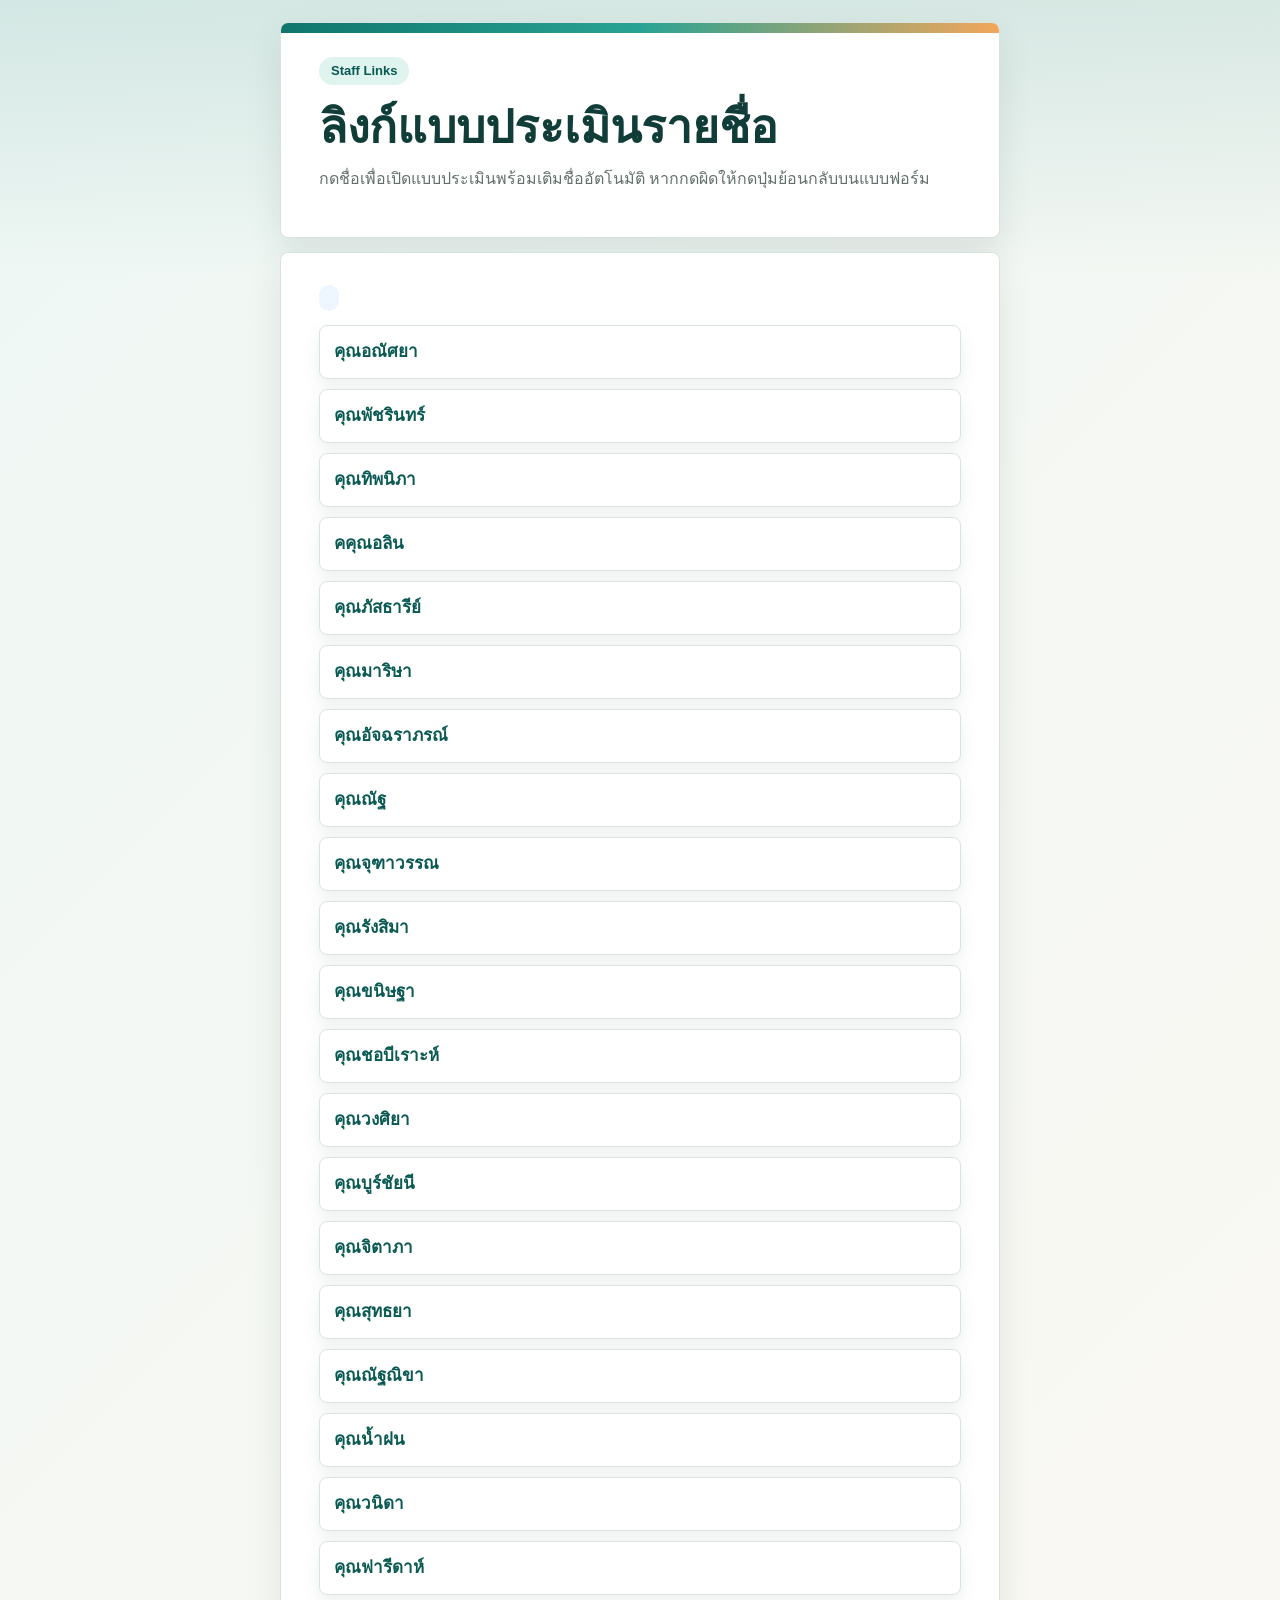
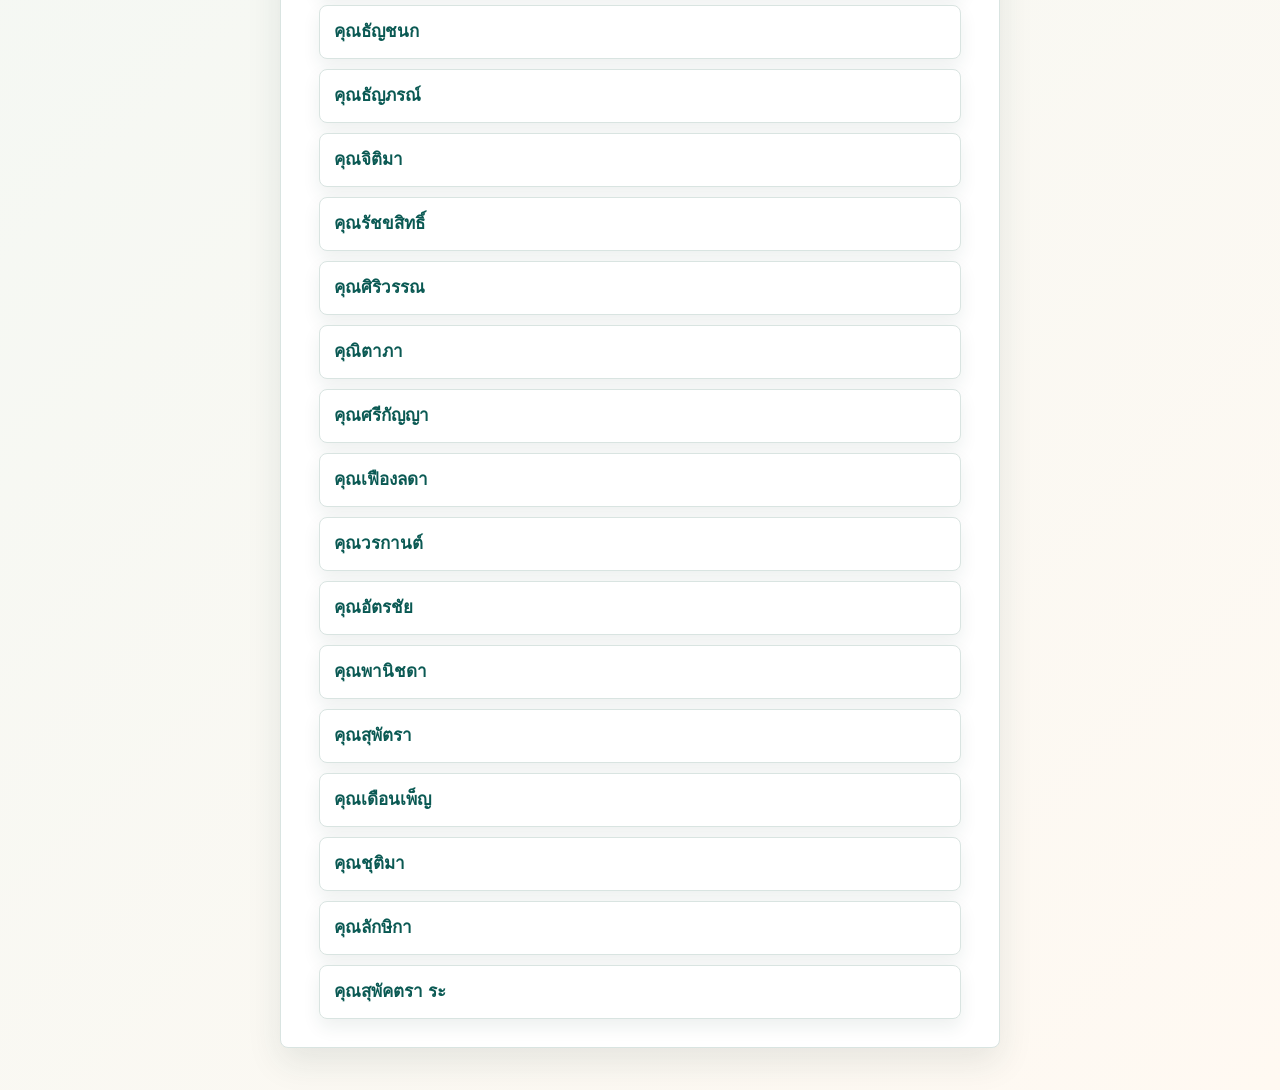
==== commit ac483719: "Update staff names across form and sheet" ====
--- a/index.html
+++ b/index.html
@@ -3,90 +3,102 @@
   <head>
     <meta charset="UTF-8" />
     <meta name="viewport" content="width=device-width, initial-scale=1.0" />
-    <title>แบบประเมินการล้างมือ</title>
+    <title>ลิงก์แบบประเมินรายชื่อ</title>
     <link rel="stylesheet" href="styles.css" />
+    <style>
+      .staff-page {
+        width: min(100% - 32px, 720px);
+        margin: 22px auto 42px;
+      }
+
+      .staff-list {
+        display: grid;
+        gap: 10px;
+      }
+
+      .staff-link {
+        display: flex;
+        align-items: center;
+        min-height: 54px;
+        padding: 12px 14px;
+        border: 1px solid var(--line);
+        border-radius: 8px;
+        background: #ffffff;
+        color: var(--primary-dark);
+        font-size: 17px;
+        font-weight: 700;
+        text-decoration: none;
+        box-shadow: 0 8px 18px rgba(28, 61, 55, 0.08);
+      }
+
+      .staff-link:hover {
+        border-color: var(--primary);
+        background: var(--primary-soft);
+      }
+    </style>
   </head>
   <body>
-    <main class="form-page">
-      <header class="top-bar">
-        <button class="icon-button" type="button" aria-label="ย้อนกลับ">
-          <span aria-hidden="true">‹</span>
-        </button>
-        <h1>แบบประเมินการล้างมือ</h1>
-        <button class="send-button" type="submit" form="handForm" aria-label="ส่ง">
-          <span aria-hidden="true">➤</span>
-        </button>
-      </header>
+    <main class="staff-page">
+      <section class="form-title">
+        <div class="accent"></div>
+        <p class="eyebrow">Staff Links</p>
+        <h2>ลิงก์แบบประเมินรายชื่อ</h2>
+        <p class="form-subtitle">กดชื่อเพื่อเปิดแบบประเมินพร้อมเติมชื่ออัตโนมัติ หากกดผิดให้กดปุ่มย้อนกลับบนแบบฟอร์ม</p>
+      </section>
 
-      <form class="form-shell" id="handForm" novalidate>
-        <section class="form-title">
-          <div class="accent"></div>
-          <p class="eyebrow">Nursing Hand Hygiene Audit</p>
-          <h2>แบบประเมินการล้างมือ</h2>
-          <p class="form-subtitle">บันทึกการปฏิบัติ 5 Moments และการล้างมือ 7 ขั้นตอน สำหรับการประเมินหน้างาน</p>
-          <p class="required-note">* ระบุว่าเป็นคำถามที่จำเป็น</p>
-        </section>
-
-        <section class="question-card name-card" data-required-text="fullName">
-          <h3>ชื่อ - นามสกุล <span>*</span></h3>
-          <label class="text-field">
-            <span>กรอกชื่อและนามสกุลผู้ประเมิน</span>
-            <input id="fullName" name="fullName" type="text" autocomplete="name" required />
-          </label>
-          <p class="error-text">กรุณากรอกชื่อ - นามสกุล</p>
-        </section>
-
-        <section class="question-card round-card" data-required-group="round">
-          <h3>ประเมินครั้งที่ ........(4 ครั้ง/เดือน) <span>*</span></h3>
-          <div class="choice-list">
-            <label><input type="radio" name="round" value="1" required /> 1</label>
-            <label><input type="radio" name="round" value="2" /> 2</label>
-            <label><input type="radio" name="round" value="3" /> 3</label>
-            <label><input type="radio" name="round" value="4" /> 4</label>
-          </div>
-          <p class="error-text">กรุณาเลือกครั้งที่ประเมิน</p>
-        </section>
-
-        <section class="info-card">
-          <h3>ภาพอ้างอิง 5 Moments สำหรับสุขอนามัยของมือ</h3>
-          <div class="moment-graphic" role="img" aria-label="ภาพประกอบ My 5 Moments for Hand Hygiene">
-            <img src="five-moments-hand-hygiene.png" alt="My 5 Moments สำหรับสุขอนามัยของมือ" />
-          </div>
-        </section>
-
-        <div id="momentSections"></div>
-
-        <div class="form-actions">
-          <button class="submit-button" type="submit">ส่ง</button>
-          <button class="reset-button" type="reset">ล้างแบบฟอร์ม</button>
-        </div>
-
-        <section class="result-card" id="resultCard" aria-live="polite"></section>
-      </form>
+      <section class="question-card">
+        <div class="staff-list" id="staffList"></div>
+      </section>
     </main>
 
-    <template id="momentTemplate">
-      <section class="question-card moment-card">
-        <h3></h3>
-        <div class="mini-moment-image" aria-hidden="true">
-          <img src="five-moments-hand-hygiene.png" alt="" />
-        </div>
-        <div class="choice-list"></div>
-        <p class="error-text"></p>
-      </section>
-    </template>
+    <script>
+      const staffNames = [
+        "คุณอณัศยา",
+        "คุณพัชรินทร์",
+        "คุณทิพนิภา",
+        "คคุณอลิน",
+        "คุณภัสธารีย์",
+        "คุณมาริษา",
+        "คุณอัจฉราภรณ์",
+        "คุณณัฐ",
+        "คุณจุฑาวรรณ",
+        "คุณรังสิมา",
+        "คุณขนิษฐา",
+        "คุณชอบีเราะห์",
+        "คุณวงศิยา",
+        "คุณบูร์ชัยนี",
+        "คุณจิตาภา",
+        "คุณสุทธยา",
+        "คุณณัฐณิขา",
+        "คุณน้ำฝน",
+        "คุณวนิดา",
+        "คุณฟารีดาห์",
+        "คุณธัญชนก",
+        "คุณธัญภรณ์",
+        "คุณจิติมา",
+        "คุณรัชขสิทธิ์",
+        "คุณศิริวรรณ",
+        "คุณิตาภา",
+        "คุณศรีกัญญา",
+        "คุณเฟืองลดา",
+        "คุณวรกานต์",
+        "คุณอัตรชัย",
+        "คุณพานิชดา",
+        "คุณสุพัตรา",
+        "คุณเดือนเพ็ญ",
+        "คุณชุติมา",
+        "คุณลักษิกา",
+        "คุณสุพัคตรา ระ",
+      ];
 
-    <template id="stepsTemplate">
-      <section class="question-card steps-card">
-        <h3></h3>
-        <div class="steps-graphic" role="img" aria-label="ภาพประกอบ 7 ขั้นตอนล้างมือให้สะอาด">
-          <img src="seven-steps-handwash.png" alt="7 ขั้นตอนการล้างมือ" />
-        </div>
-        <div class="choice-list"></div>
-        <p class="error-text"></p>
-      </section>
-    </template>
+      const staffList = document.querySelector("#staffList");
 
-    <script src="script.js"></script>
+      staffList.innerHTML = staffNames
+        .map((name) => {
+          const url = `form.html?name=${encodeURIComponent(name)}`;
+          return `<a class="staff-link" href="${url}">${name}</a>`;
+        })
+        .join("");
+    </script>
   </body>
 </html>
--- a/styles.css
+++ b/styles.css
@@ -39,6 +39,12 @@
   font: inherit;
 }
 
+button:disabled,
+button.is-disabled {
+  cursor: not-allowed;
+  opacity: 0.55;
+}
+
 .form-page {
   min-height: 100vh;
   padding-bottom: 28px;
@@ -188,6 +194,30 @@
   color: #925300;
 }
 
+.auto-round-card h3 {
+  display: flex;
+  flex-wrap: wrap;
+  gap: 6px;
+  align-items: center;
+}
+
+.auto-round-card h3 span {
+  display: inline-flex;
+  min-height: 30px;
+  align-items: center;
+  padding: 2px 10px;
+  border-radius: 999px;
+  background: #e4f6f3;
+  color: var(--primary-dark);
+  font-weight: 800;
+}
+
+.round-note {
+  margin: 8px 0 0;
+  color: var(--muted);
+  font-size: 14px;
+}
+
 .name-card::before {
   content: "ข้อมูลผู้ประเมิน";
   background: #e9f7ef;
@@ -195,8 +225,8 @@
 }
 
 .steps-card::before {
-  background: #f3edff;
-  color: #6842a3;
+  background: #fff0e6;
+  color: #b44600;
 }
 
 .question-card h3,
@@ -282,6 +312,25 @@
   box-shadow: 0 0 0 3px rgba(15, 118, 110, 0.14);
 }
 
+.text-field input[readonly] {
+  border-color: #a7d8ce;
+  background: #edf8f5;
+  color: var(--primary-dark);
+  font-weight: 700;
+}
+
+.autofill-note {
+  display: none;
+  margin: 10px 0 0;
+  color: var(--primary-dark);
+  font-size: 14px;
+  font-weight: 700;
+}
+
+.autofill-note.show {
+  display: block;
+}
+
 .error-text {
   display: none;
   margin: 16px 0 0;
@@ -330,6 +379,10 @@
   display: block;
   width: 100%;
   height: auto;
+}
+
+.orange-moment-image {
+  filter: hue-rotate(165deg) saturate(1.7) brightness(1.05);
 }
 
 .moment-graphic img,
@@ -403,6 +456,15 @@
   margin: 6px 0;
 }
 
+.send-status {
+  margin-top: 12px !important;
+  padding: 10px 12px;
+  border-radius: 8px;
+  background: #e9f7ef;
+  color: var(--primary-dark);
+  font-weight: 700;
+}
+
 @media (max-width: 640px) {
   .top-bar {
     min-height: 66px;
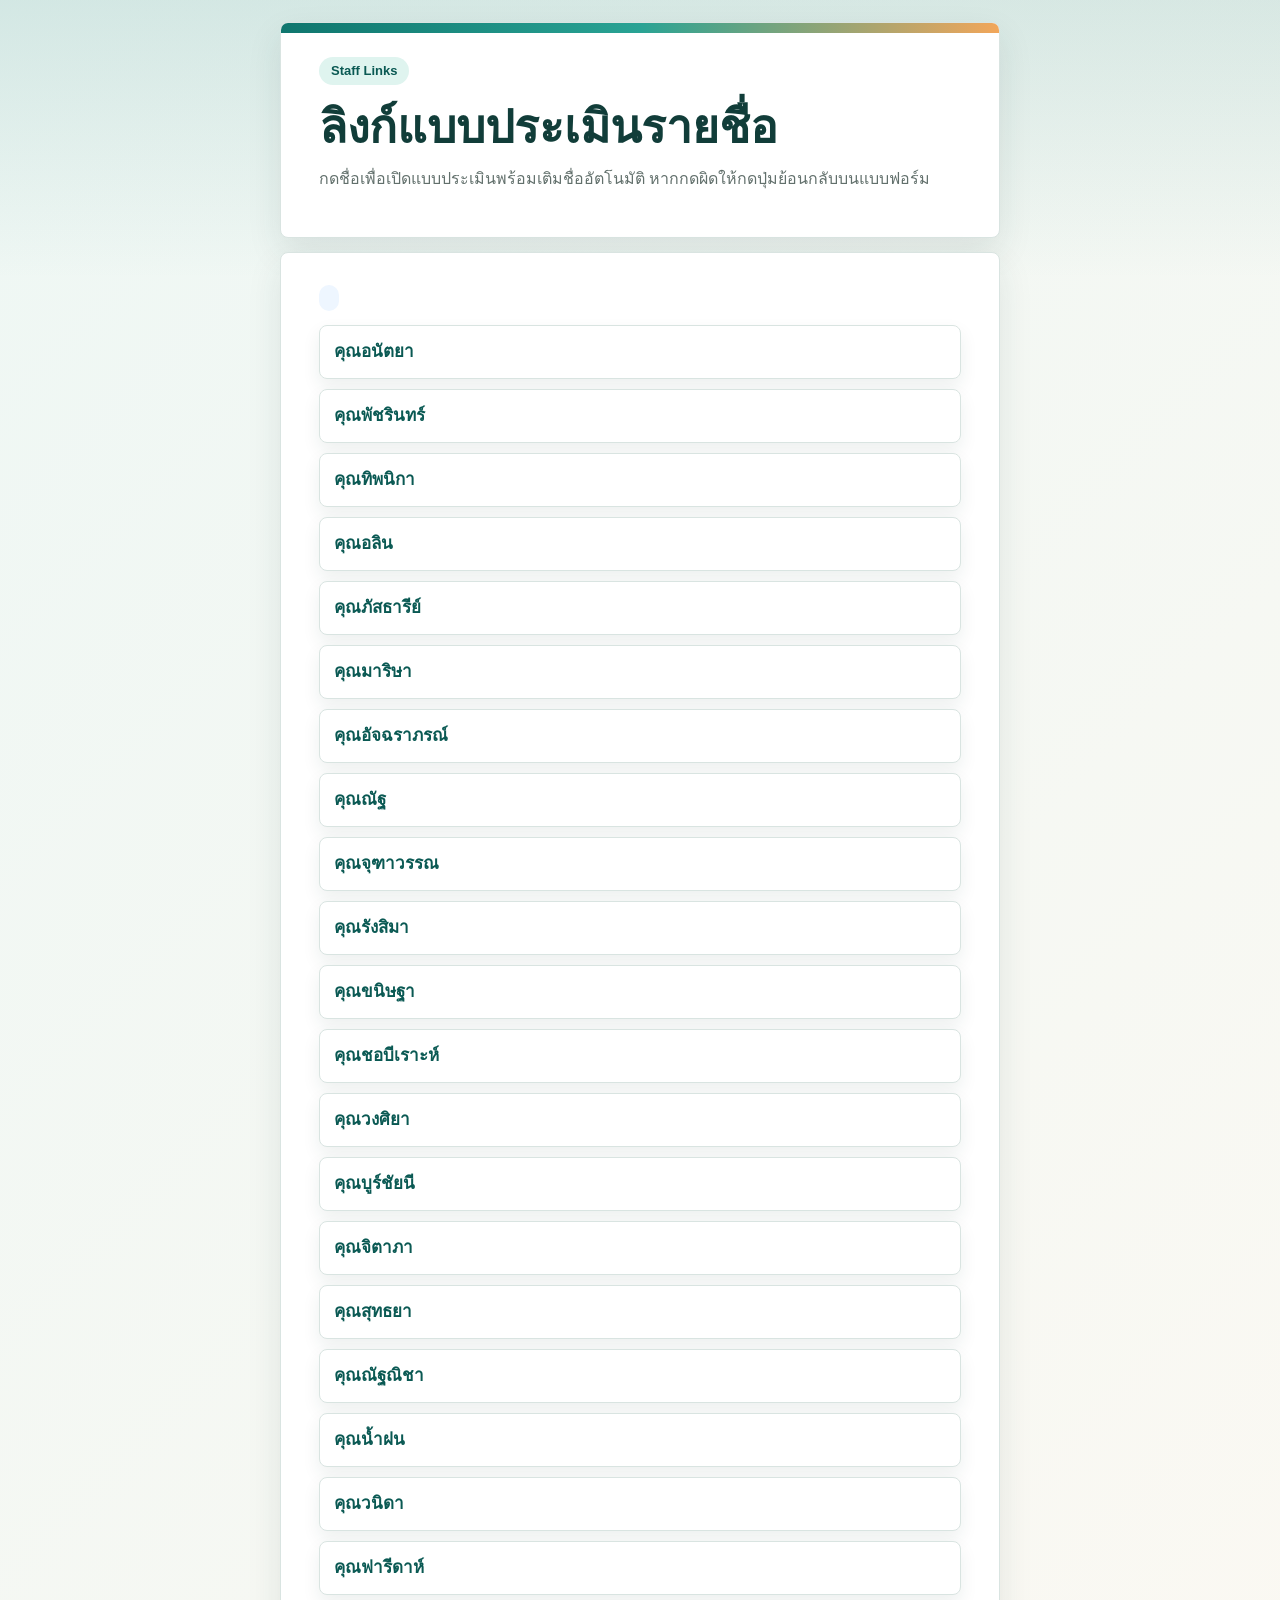
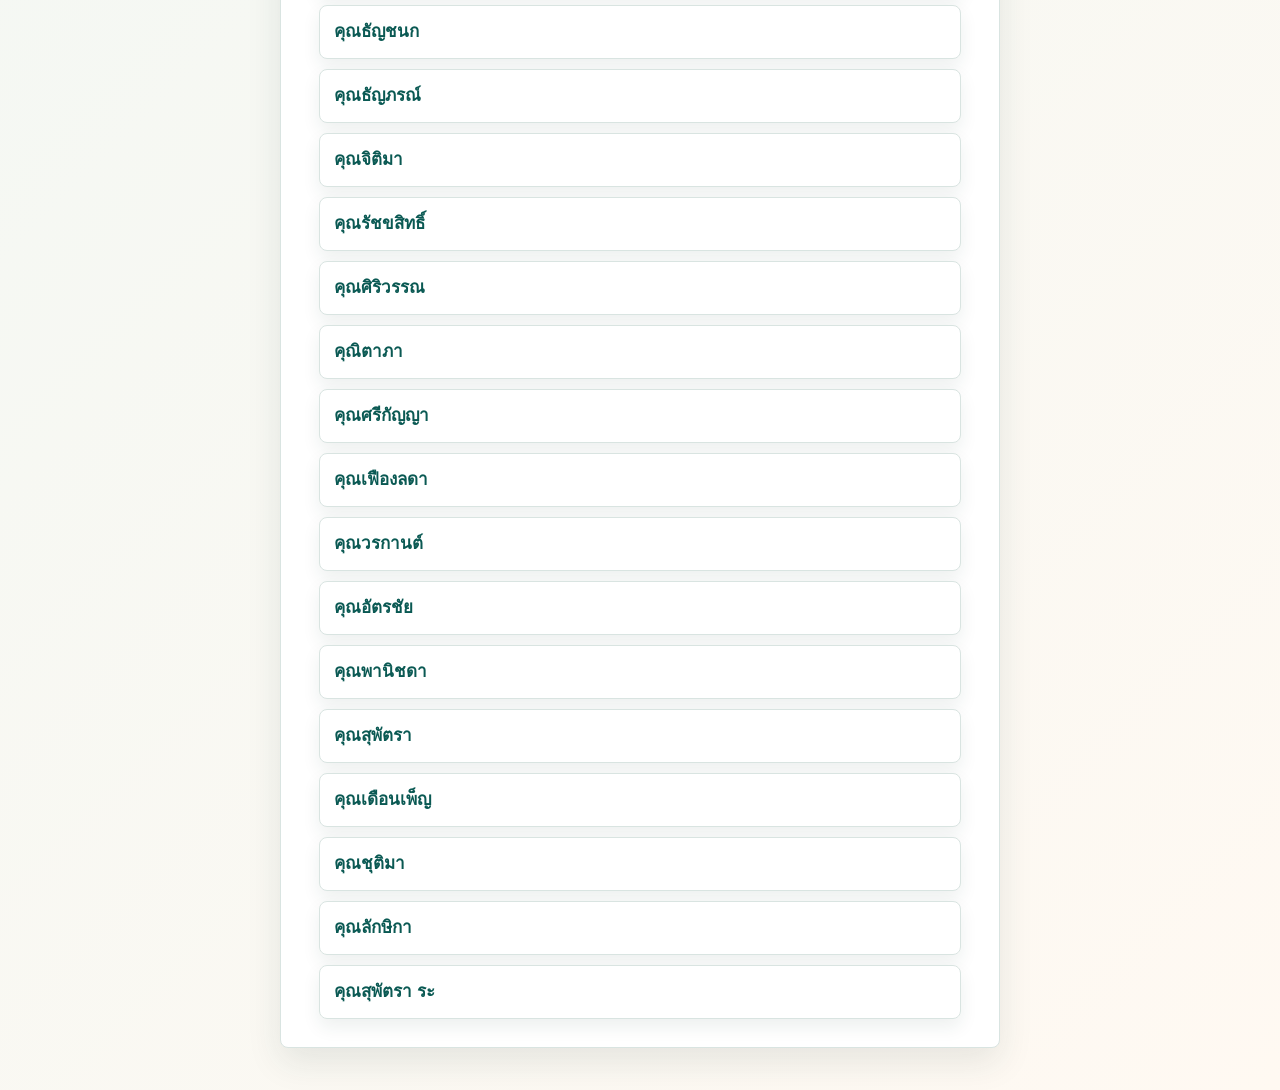
==== commit 6e5f5f7d: "Match monthly staff list and total row" ====
--- a/index.html
+++ b/index.html
@@ -53,10 +53,10 @@
 
     <script>
       const staffNames = [
-        "คุณอณัศยา",
+        "คุณอนัตยา",
         "คุณพัชรินทร์",
-        "คุณทิพนิภา",
-        "คคุณอลิน",
+        "คุณทิพนิกา",
+        "คุณอลิน",
         "คุณภัสธารีย์",
         "คุณมาริษา",
         "คุณอัจฉราภรณ์",
@@ -69,7 +69,7 @@
         "คุณบูร์ชัยนี",
         "คุณจิตาภา",
         "คุณสุทธยา",
-        "คุณณัฐณิขา",
+        "คุณณัฐณิชา",
         "คุณน้ำฝน",
         "คุณวนิดา",
         "คุณฟารีดาห์",
@@ -88,7 +88,7 @@
         "คุณเดือนเพ็ญ",
         "คุณชุติมา",
         "คุณลักษิกา",
-        "คุณสุพัคตรา ระ",
+        "คุณสุพัตรา ระ",
       ];
 
       const staffList = document.querySelector("#staffList");
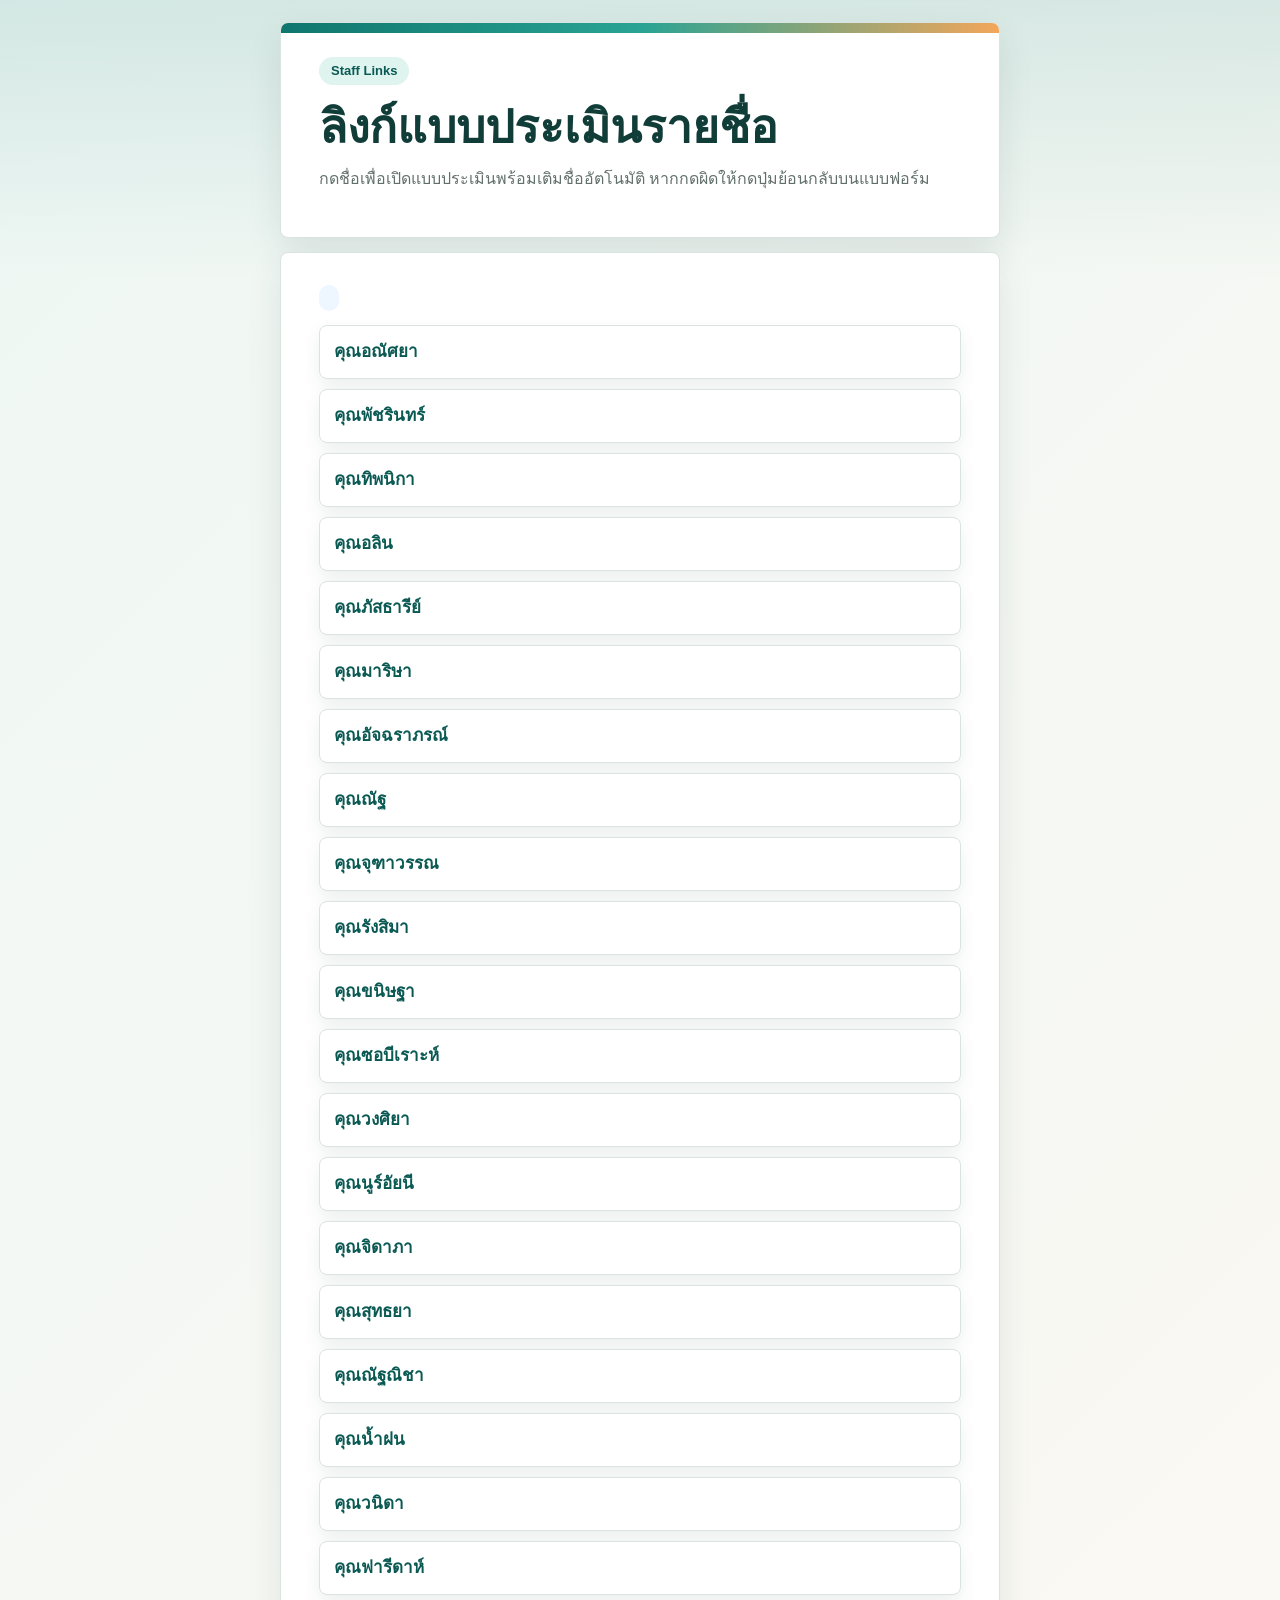
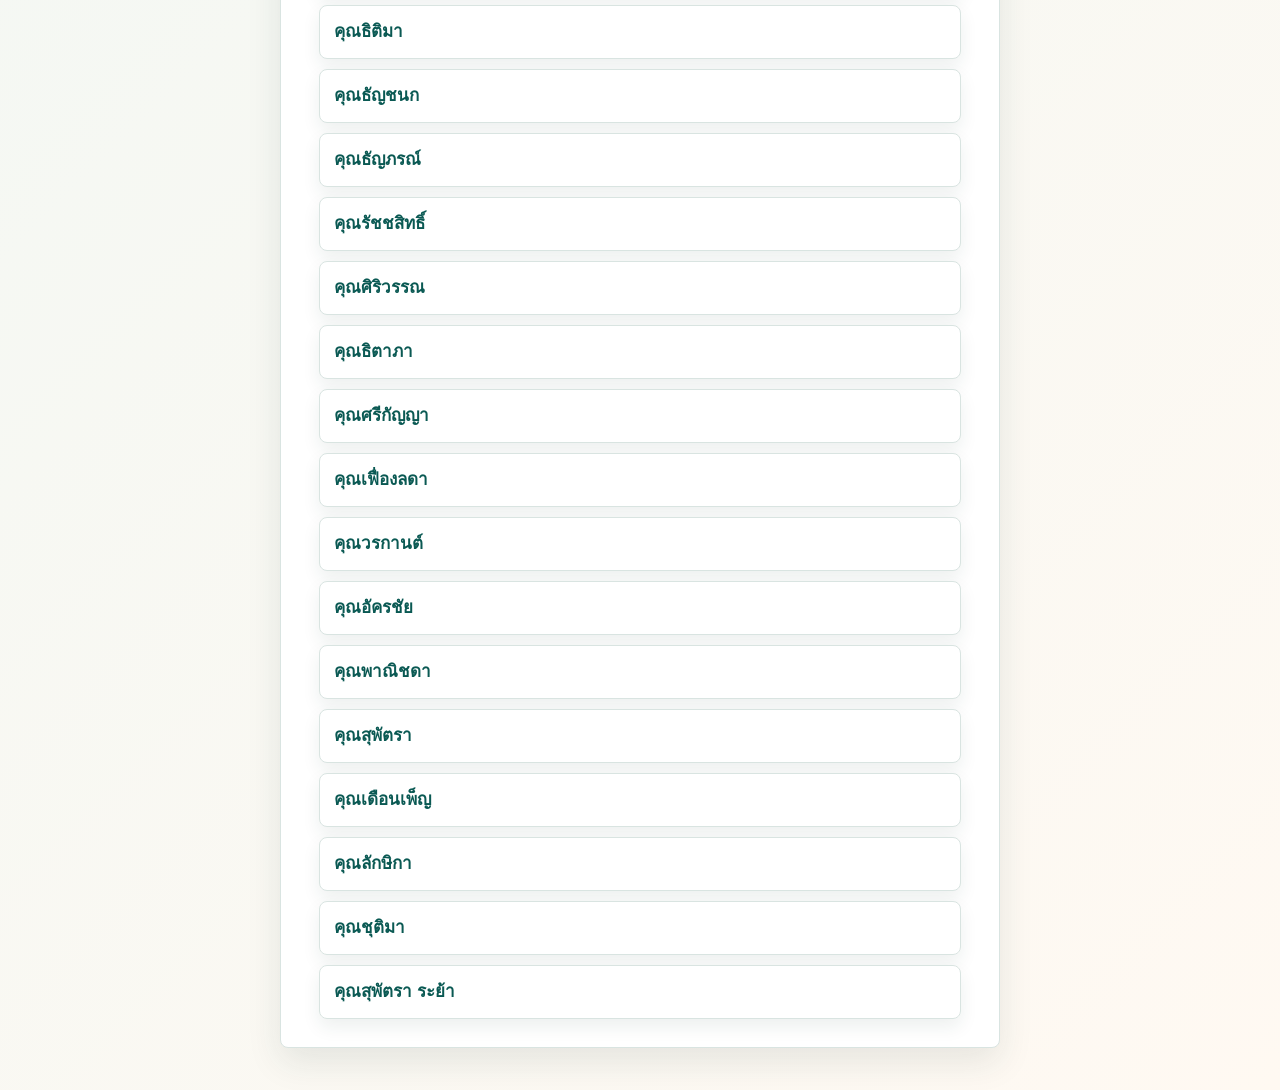
==== commit b43b85f8: "Correct staff names everywhere" ====
--- a/index.html
+++ b/index.html
@@ -53,7 +53,7 @@
 
     <script>
       const staffNames = [
-        "คุณอนัตยา",
+        "คุณอณัศยา",
         "คุณพัชรินทร์",
         "คุณทิพนิกา",
         "คุณอลิน",
@@ -64,31 +64,31 @@
         "คุณจุฑาวรรณ",
         "คุณรังสิมา",
         "คุณขนิษฐา",
-        "คุณชอบีเราะห์",
+        "คุณซอบีเราะห์",
         "คุณวงศิยา",
-        "คุณบูร์ชัยนี",
-        "คุณจิตาภา",
+        "คุณนูร์อัยนี",
+        "คุณจิดาภา",
         "คุณสุทธยา",
         "คุณณัฐณิชา",
         "คุณน้ำฝน",
         "คุณวนิดา",
         "คุณฟารีดาห์",
+        "คุณธิติมา",
         "คุณธัญชนก",
         "คุณธัญภรณ์",
-        "คุณจิติมา",
-        "คุณรัชขสิทธิ์",
+        "คุณรัชชสิทธิ์",
         "คุณศิริวรรณ",
-        "คุณิตาภา",
+        "คุณธิตาภา",
         "คุณศรีกัญญา",
-        "คุณเฟืองลดา",
+        "คุณเฟื่องลดา",
         "คุณวรกานต์",
-        "คุณอัตรชัย",
-        "คุณพานิชดา",
+        "คุณอัครชัย",
+        "คุณพาณิชดา",
         "คุณสุพัตรา",
         "คุณเดือนเพ็ญ",
+        "คุณลักษิกา",
         "คุณชุติมา",
-        "คุณลักษิกา",
-        "คุณสุพัตรา ระ",
+        "คุณสุพัตรา ระย้า",
       ];
 
       const staffList = document.querySelector("#staffList");
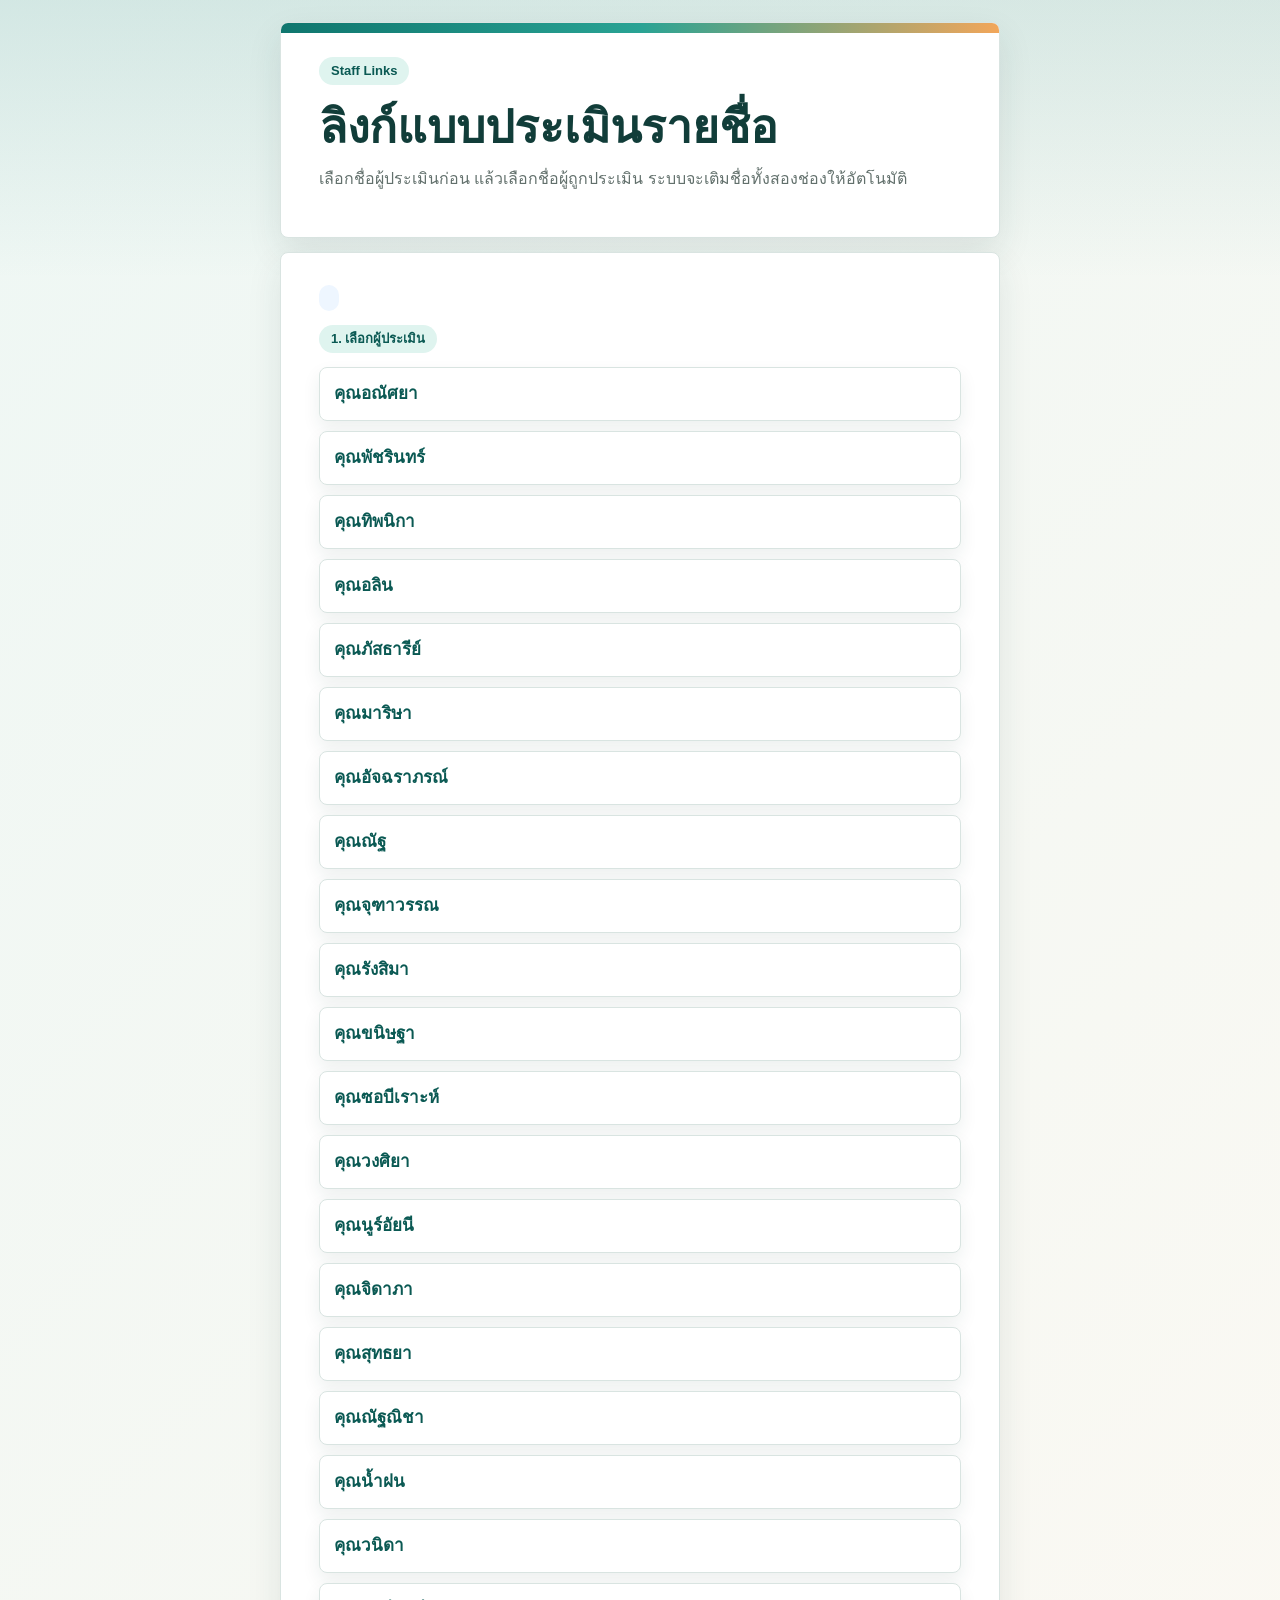
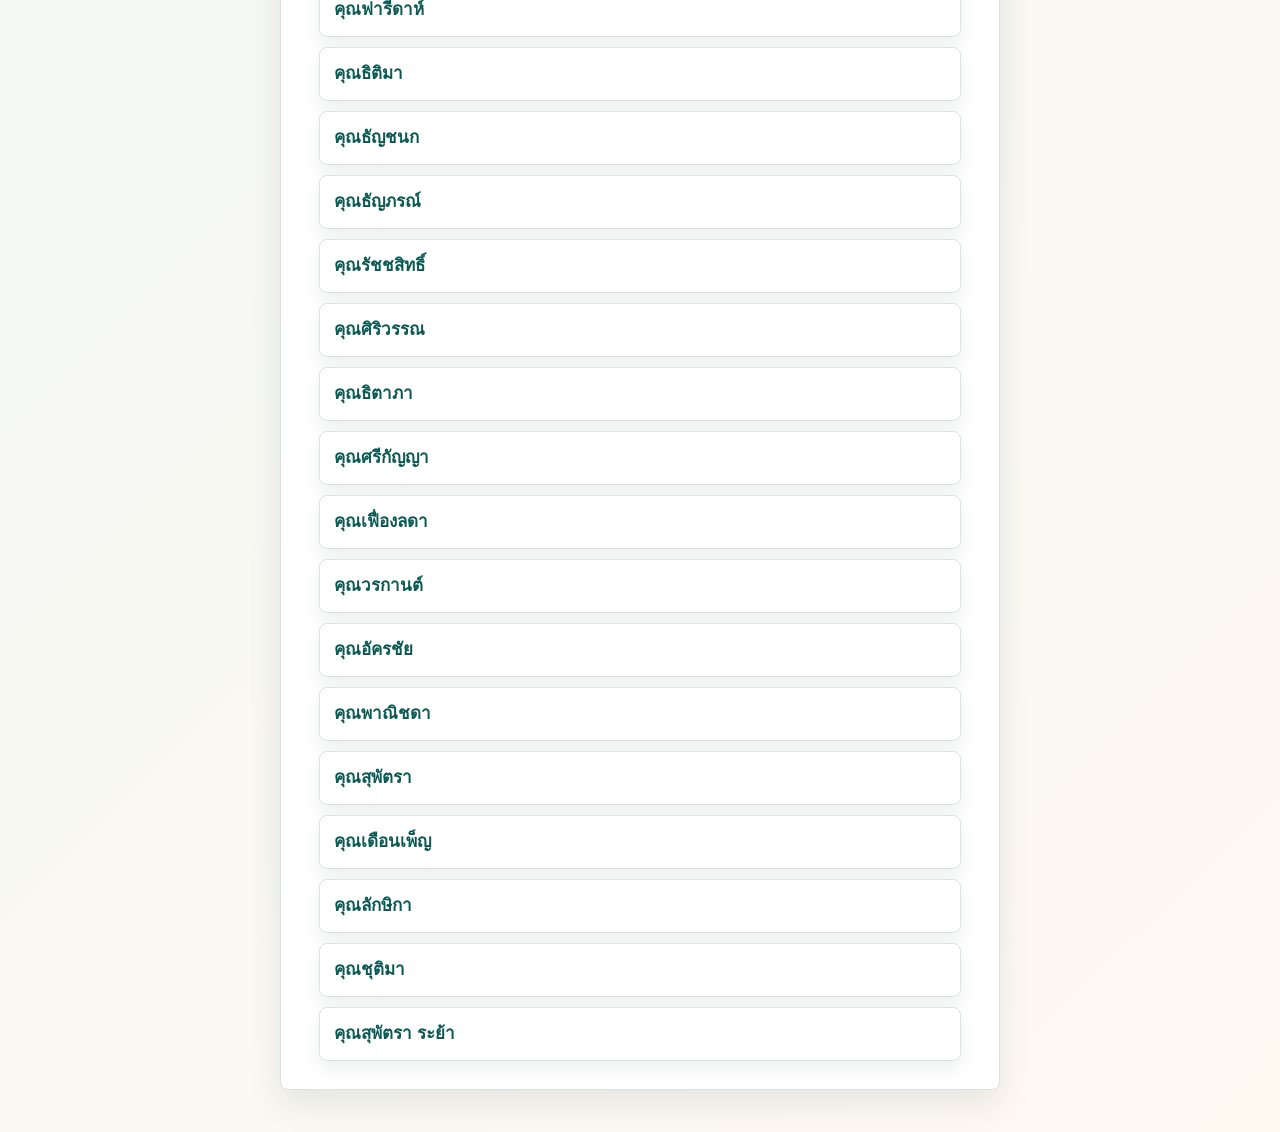
==== commit 69e220c8: "Add evaluator selection to handwashing form" ====
--- a/index.html
+++ b/index.html
@@ -16,7 +16,45 @@
         gap: 10px;
       }
 
+      .staff-step {
+        display: none;
+      }
+
+      .staff-step.is-active {
+        display: block;
+      }
+
+      .selected-person {
+        display: none;
+        align-items: center;
+        justify-content: space-between;
+        gap: 12px;
+        margin-bottom: 14px;
+        padding: 12px 14px;
+        border: 1px solid #bfe1dc;
+        border-radius: 8px;
+        background: #edf8f5;
+        color: var(--primary-dark);
+        font-weight: 700;
+      }
+
+      .selected-person.show {
+        display: flex;
+      }
+
+      .selected-person button {
+        min-height: 36px;
+        padding: 0 12px;
+        border: 1px solid #94c8c0;
+        border-radius: 8px;
+        background: #ffffff;
+        color: var(--primary-dark);
+        cursor: pointer;
+        font-weight: 700;
+      }
+
       .staff-link {
+        width: 100%;
         display: flex;
         align-items: center;
         min-height: 54px;
@@ -27,8 +65,11 @@
         color: var(--primary-dark);
         font-size: 17px;
         font-weight: 700;
+        font-family: inherit;
+        text-align: left;
         text-decoration: none;
         box-shadow: 0 8px 18px rgba(28, 61, 55, 0.08);
+        cursor: pointer;
       }
 
       .staff-link:hover {
@@ -43,11 +84,22 @@
         <div class="accent"></div>
         <p class="eyebrow">Staff Links</p>
         <h2>ลิงก์แบบประเมินรายชื่อ</h2>
-        <p class="form-subtitle">กดชื่อเพื่อเปิดแบบประเมินพร้อมเติมชื่ออัตโนมัติ หากกดผิดให้กดปุ่มย้อนกลับบนแบบฟอร์ม</p>
+        <p class="form-subtitle">เลือกชื่อผู้ประเมินก่อน แล้วเลือกชื่อผู้ถูกประเมิน ระบบจะเติมชื่อทั้งสองช่องให้อัตโนมัติ</p>
       </section>
 
       <section class="question-card">
-        <div class="staff-list" id="staffList"></div>
+        <div class="selected-person" id="selectedPerson">
+          <span id="selectedPersonText"></span>
+          <button type="button" id="changeEvaluatorButton">เปลี่ยนผู้ประเมิน</button>
+        </div>
+        <div class="staff-step is-active" id="evaluatorStep">
+          <p class="eyebrow">1. เลือกผู้ประเมิน</p>
+          <div class="staff-list" id="evaluatorList"></div>
+        </div>
+        <div class="staff-step" id="assessedStep">
+          <p class="eyebrow">2. เลือกผู้ถูกประเมิน</p>
+          <div class="staff-list" id="assessedList"></div>
+        </div>
       </section>
     </main>
 
@@ -91,14 +143,59 @@
         "คุณสุพัตรา ระย้า",
       ];
 
-      const staffList = document.querySelector("#staffList");
-
-      staffList.innerHTML = staffNames
+      const evaluatorStep = document.querySelector("#evaluatorStep");
+      const assessedStep = document.querySelector("#assessedStep");
+      const evaluatorList = document.querySelector("#evaluatorList");
+      const assessedList = document.querySelector("#assessedList");
+      const selectedPerson = document.querySelector("#selectedPerson");
+      const selectedPersonText = document.querySelector("#selectedPersonText");
+      const changeEvaluatorButton = document.querySelector("#changeEvaluatorButton");
+      let selectedEvaluator = "";
+
+      function showEvaluatorStep() {
+        selectedEvaluator = "";
+        selectedPerson.classList.remove("show");
+        evaluatorStep.classList.add("is-active");
+        assessedStep.classList.remove("is-active");
+      }
+
+      function showAssessedStep(name) {
+        selectedEvaluator = name;
+        selectedPersonText.textContent = `ผู้ประเมิน: ${name}`;
+        assessedList.querySelectorAll("[data-name]").forEach((link) => {
+          link.href = `form.html?evaluator=${encodeURIComponent(selectedEvaluator)}&name=${encodeURIComponent(link.dataset.name)}`;
+        });
+        selectedPerson.classList.add("show");
+        evaluatorStep.classList.remove("is-active");
+        assessedStep.classList.add("is-active");
+      }
+
+      evaluatorList.innerHTML = staffNames
         .map((name) => {
-          const url = `form.html?name=${encodeURIComponent(name)}`;
-          return `<a class="staff-link" href="${url}">${name}</a>`;
+          return `<button class="staff-link" type="button" data-evaluator="${name}">${name}</button>`;
         })
         .join("");
+
+      assessedList.innerHTML = staffNames
+        .map((name) => {
+          const url = `form.html?evaluator=${encodeURIComponent(selectedEvaluator)}&name=${encodeURIComponent(name)}`;
+          return `<a class="staff-link" data-name="${name}" href="${url}">${name}</a>`;
+        })
+        .join("");
+
+      evaluatorList.addEventListener("click", (event) => {
+        const button = event.target.closest("[data-evaluator]");
+        if (!button) return;
+        showAssessedStep(button.dataset.evaluator);
+      });
+
+      assessedList.addEventListener("click", (event) => {
+        const link = event.target.closest("[data-name]");
+        if (!link) return;
+        link.href = `form.html?evaluator=${encodeURIComponent(selectedEvaluator)}&name=${encodeURIComponent(link.dataset.name)}`;
+      });
+
+      changeEvaluatorButton.addEventListener("click", showEvaluatorStep);
     </script>
   </body>
 </html>
--- a/styles.css
+++ b/styles.css
@@ -219,9 +219,15 @@
 }
 
 .name-card::before {
-  content: "ข้อมูลผู้ประเมิน";
+  content: "ข้อมูลผู้ถูกประเมิน";
   background: #e9f7ef;
   color: #17643b;
+}
+
+.evaluator-card::before {
+  content: "ข้อมูลผู้ประเมิน";
+  background: #eef6ff;
+  color: #1b5e8f;
 }
 
 .steps-card::before {
